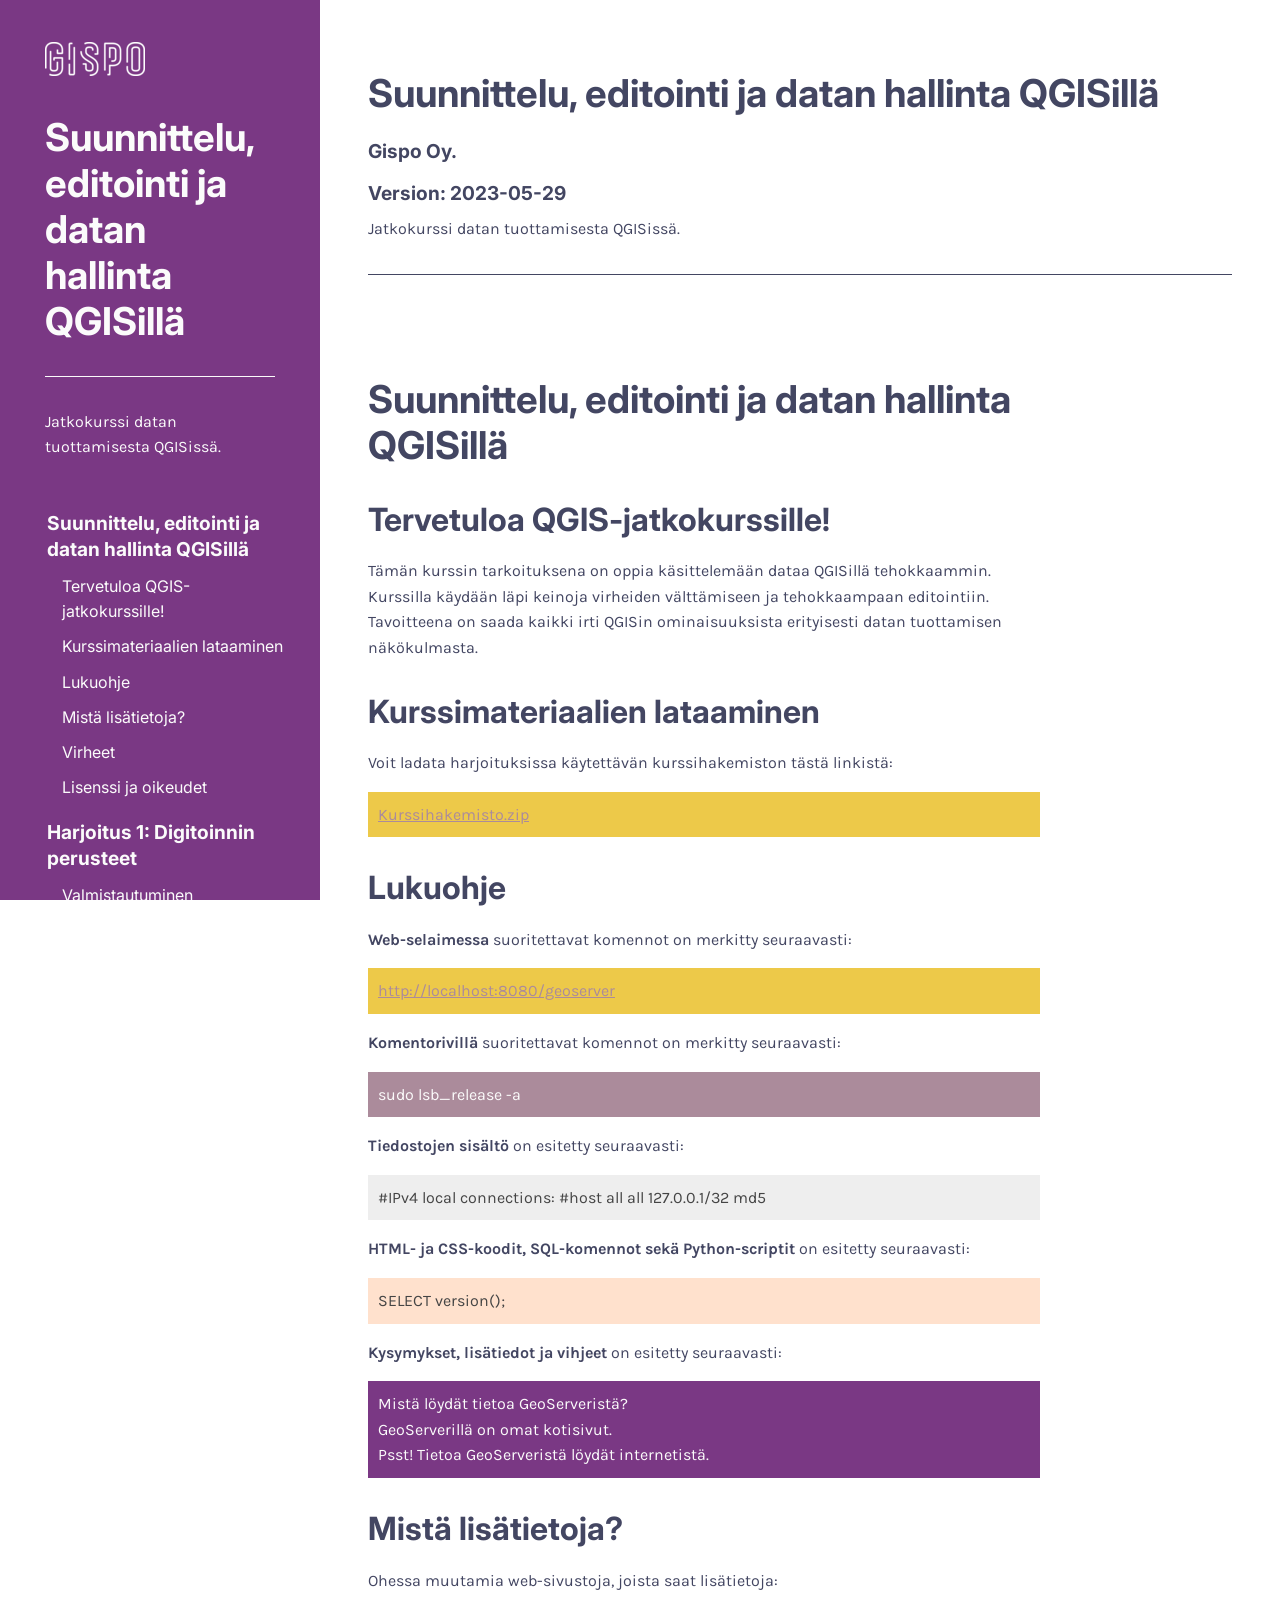
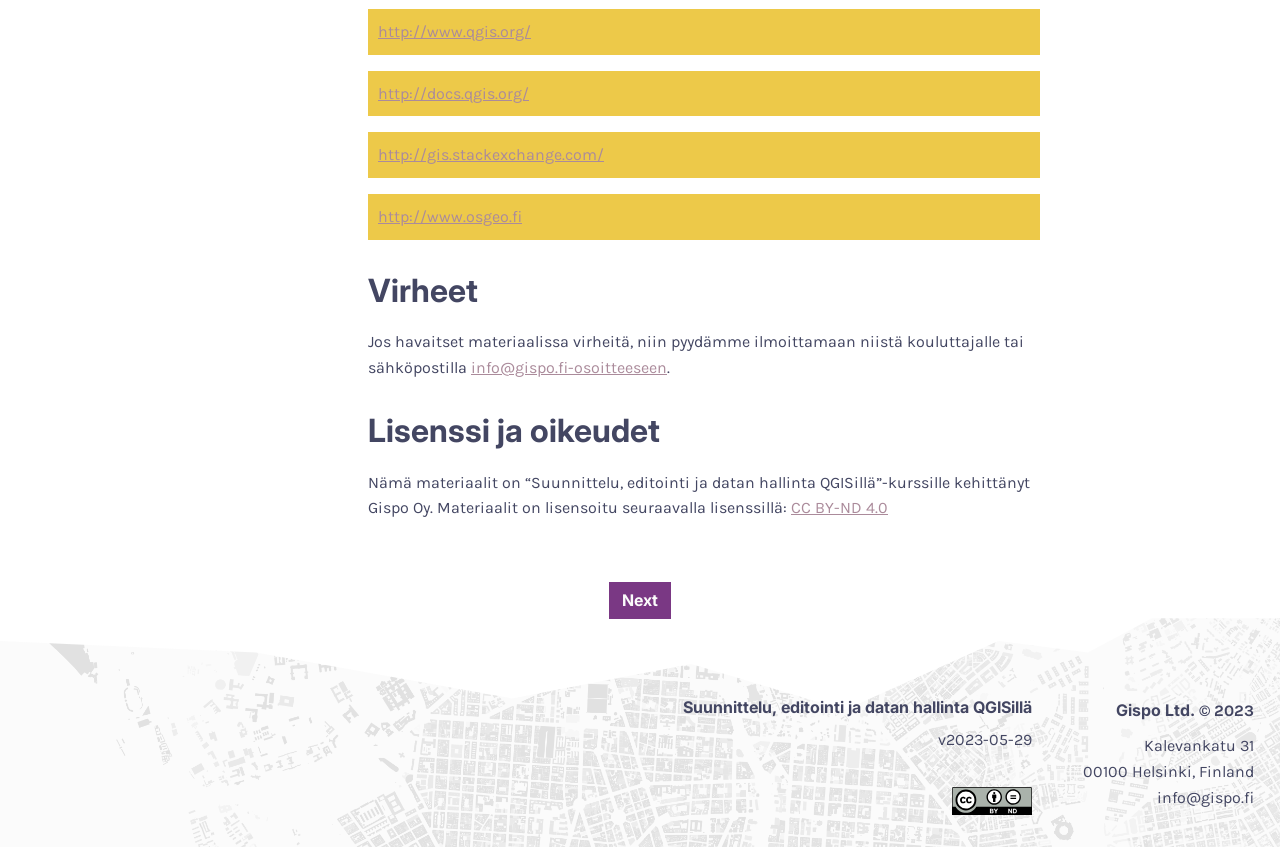
==== docs/index.html @ 2c2da1a1 "Harjoitus 3 uudistus, harjoitus 4 aineisto päivitys, harjoitus 5 Digitransit-API ohjeet lisätty" ====
<!DOCTYPE html>
<html lang="" xml:lang="">
<head>

<!-- Based on TemplateMo 553 Xtra Blog: https://templatemo.com/tm-553-xtra-blog -->

<meta charset="utf-8" />
<meta name="generator" content="pandoc" />
<meta name="viewport" content="width=device-width, initial-scale=1" />
<meta property="og:title" content="Suunnittelu, editointi ja datan hallinta QGISillä" />
<meta property="og:type" content="book" />





<meta name="author" content="Gispo Oy." />

<meta name="date" content="2023-05-29" />


<meta name="description" content="Suunnittelu, editointi ja datan hallinta QGISillä">

<title>Suunnittelu, editointi ja datan hallinta QGISillä</title>

<script src="libs/header-attrs-2.11/header-attrs.js"></script>
<script src="libs/accessible-code-block-0.0.1/empty-anchor.js"></script>



<link rel="stylesheet" href="custom.css" type="text/css" />

<link href="css/bootstrap.min.css" rel="stylesheet">
<link href="css/hamburgers.css" rel="stylesheet">

</head>

<body>


<div class="main-content">
<!-- special comment to mark beginning of title section for bookdown -->
<!-- bookdown comments must be in this order: title, toc, body -->

<div class="main-content-wrapper">

<div class="row">
<div class="col-sm-12">
<header class="main-toc sidebar" id="sidebar">
<div class="sidebar-wrapper">

<button class="navbar-toggle hamburger hamburger--collapse" id="navbar-toggle"
type="button" onclick="navToggle()" aria-label="Toggle navigation">
<span class="hamburger-box"><span class="hamburger-inner"></span></span>
</button>

<div class="sidebar-title-wrapper">
<img alt="Logo" width="100" src="img/gispo_white_sm.png" class="sidebar-logo">
<div class="sidebar-title"><h1>Suunnittelu, editointi ja datan hallinta QGISillä</h1></div>
<div class="abstract-sidebar"><p>Jatkokurssi datan tuottamisesta QGISissä.</p></div>
</div>

<nav class="sidebar-nav">
<div id="TOC" class="toc">
<ul>
<li><a href="index.html#suunnittelu-editointi-ja-datan-hallinta-qgisillä"><span class="toc-section-number">1</span> Suunnittelu, editointi ja datan hallinta QGISillä</a>
<ul>
<li><a href="index.html#tervetuloa-qgis-jatkokurssille"><span class="toc-section-number">1.1</span> Tervetuloa QGIS-jatkokurssille!</a></li>
<li><a href="index.html#kurssimateriaalien-lataaminen"><span class="toc-section-number">1.2</span> Kurssimateriaalien lataaminen</a></li>
<li><a href="index.html#lukuohje"><span class="toc-section-number">1.3</span> Lukuohje</a></li>
<li><a href="index.html#mistä-lisätietoja"><span class="toc-section-number">1.4</span> Mistä lisätietoja?</a></li>
<li><a href="index.html#virheet"><span class="toc-section-number">1.5</span> Virheet</a></li>
<li><a href="index.html#lisenssi-ja-oikeudet"><span class="toc-section-number">1.6</span> Lisenssi ja oikeudet</a></li>
</ul></li>
<li><a href="2-harjoitus-1-digitoinnin-perusteet.html#harjoitus-1-digitoinnin-perusteet"><span class="toc-section-number">2</span> Harjoitus 1: Digitoinnin perusteet</a>
<ul>
<li><a href="2-harjoitus-1-digitoinnin-perusteet.html#valmistautuminen"><span class="toc-section-number">2.1</span> Valmistautuminen</a></li>
<li><a href="2-harjoitus-1-digitoinnin-perusteet.html#muokkauksen-yleisasetukset"><span class="toc-section-number">2.2</span> Muokkauksen yleisasetukset</a></li>
<li><a href="2-harjoitus-1-digitoinnin-perusteet.html#editoinnin-valmistelu"><span class="toc-section-number">2.3</span> Editoinnin valmistelu</a></li>
<li><a href="2-harjoitus-1-digitoinnin-perusteet.html#geopackagen-luonti"><span class="toc-section-number">2.4</span> GeoPackagen luonti</a></li>
<li><a href="2-harjoitus-1-digitoinnin-perusteet.html#aloita-geometrioiden-editointi"><span class="toc-section-number">2.5</span> Aloita geometrioiden editointi</a></li>
</ul></li>
<li><a href="3-harjoitus-2-edistyneet-digitointiominaisuudet.html#harjoitus-2-edistyneet-digitointiominaisuudet"><span class="toc-section-number">3</span> Harjoitus 2: Edistyneet digitointiominaisuudet</a>
<ul>
<li><a href="3-harjoitus-2-edistyneet-digitointiominaisuudet.html#valmistautuminen-1"><span class="toc-section-number">3.1</span> Valmistautuminen</a></li>
<li><a href="3-harjoitus-2-edistyneet-digitointiominaisuudet.html#kohteisiin-tarttuminen-snapping-ja-rakennustila-construction-mode"><span class="toc-section-number">3.2</span> Kohteisiin tarttuminen (snapping) ja rakennustila (construction mode)</a></li>
<li><a href="3-harjoitus-2-edistyneet-digitointiominaisuudet.html#rakentamistila"><span class="toc-section-number">3.3</span> Rakentamistila</a></li>
<li><a href="3-harjoitus-2-edistyneet-digitointiominaisuudet.html#rakennuksen-piirto-apuviivojen-avulla"><span class="toc-section-number">3.4</span> Rakennuksen piirto apuviivojen avulla</a>
<ul>
<li><a href="3-harjoitus-2-edistyneet-digitointiominaisuudet.html#sitten-vain-harjoittelemaan."><span class="toc-section-number">3.4.1</span> Sitten vain harjoittelemaan….</a></li>
</ul></li>
<li><a href="3-harjoitus-2-edistyneet-digitointiominaisuudet.html#suorakulmaisen-polygonin-piirtäminen"><span class="toc-section-number">3.5</span> Suorakulmaisen polygonin piirtäminen</a></li>
<li><a href="3-harjoitus-2-edistyneet-digitointiominaisuudet.html#tehtävä-rakennus-3540-m-tontin-rajan-suuntaisesti-etäisyys-rajaan-15-m"><span class="toc-section-number">3.6</span> Tehtävä: “Rakennus 35×40 m tontin rajan suuntaisesti, etäisyys rajaan 15 m”</a></li>
<li><a href="3-harjoitus-2-edistyneet-digitointiominaisuudet.html#case-rakennusala-tontille-polygonin-kopiointi-toiseksi-itseään-pienemmäksi"><span class="toc-section-number">3.7</span> Case rakennusala tontille: polygonin kopiointi toiseksi itseään pienemmäksi</a></li>
<li><a href="3-harjoitus-2-edistyneet-digitointiominaisuudet.html#lisätehtävä-lisää-rakennukset-tasolle-funktio-jolla-pinta-ala-tieto-päivittyy-automaattisesti"><span class="toc-section-number">3.8</span> Lisätehtävä: Lisää Rakennukset tasolle funktio, jolla pinta-ala tieto päivittyy automaattisesti</a></li>
<li><a href="3-harjoitus-2-edistyneet-digitointiominaisuudet.html#lopuksi"><span class="toc-section-number">3.9</span> Lopuksi</a></li>
</ul></li>
<li><a href="4-harjoitus-3-georeferointi.html#harjoitus-3-georeferointi"><span class="toc-section-number">4</span> Harjoitus 3: Georeferointi</a>
<ul>
<li><a href="4-harjoitus-3-georeferointi.html#valmistautuminen-2"><span class="toc-section-number">4.1</span> Valmistautuminen</a>
<ul>
<li><a href="4-harjoitus-3-georeferointi.html#section"><span class="toc-section-number">4.1.1</span> </a></li>
</ul></li>
<li><a href="4-harjoitus-3-georeferointi.html#aineistojen-valmistelu---georeferoija-lisäosan-aktivointi"><span class="toc-section-number">4.2</span> Aineistojen valmistelu <strong>-</strong> Georeferoija lisäosan aktivointi</a></li>
<li><a href="4-harjoitus-3-georeferointi.html#georeferoija-lisäosan-toiminta"><span class="toc-section-number">4.3</span> Georeferoija-lisäosan toiminta</a></li>
<li><a href="4-harjoitus-3-georeferointi.html#panosta-vastinpisteisiin"><span class="toc-section-number">4.4</span> Panosta vastinpisteisiin</a></li>
<li><a href="4-harjoitus-3-georeferointi.html#vastinpisteiden-tarkastelu-ja-varsinainen-georeferointi"><span class="toc-section-number">4.5</span> Vastinpisteiden tarkastelu ja varsinainen georeferointi</a></li>
</ul></li>
<li><a href="5-harjoitus-4-topologia-ja-geometria.html#harjoitus-4-topologia-ja-geometria"><span class="toc-section-number">5</span> Harjoitus 4: Topologia ja geometria</a>
<ul>
<li><a href="5-harjoitus-4-topologia-ja-geometria.html#valmistautuminen-3"><span class="toc-section-number">5.1</span> Valmistautuminen</a></li>
<li><a href="5-harjoitus-4-topologia-ja-geometria.html#virheellisen-aineiston-tuonti-qgisiin"><span class="toc-section-number">5.2</span> Virheellisen aineiston tuonti QGISiin</a></li>
<li><a href="5-harjoitus-4-topologia-ja-geometria.html#tarkista-kelpoisuus-check-validity"><span class="toc-section-number">5.3</span> Tarkista kelpoisuus (Check validity)</a></li>
<li><a href="5-harjoitus-4-topologia-ja-geometria.html#topologian-tarkastaja-topology-checker"><span class="toc-section-number">5.4</span> Topologian tarkastaja (Topology checker)</a></li>
<li><a href="5-harjoitus-4-topologia-ja-geometria.html#tarkista-geometriat-geometry-checker"><span class="toc-section-number">5.5</span> Tarkista geometriat (Geometry checker)</a></li>
<li><a href="5-harjoitus-4-topologia-ja-geometria.html#geometrian-ja-topologian-validointi-tasoa-muokattaessa"><span class="toc-section-number">5.6</span> Geometrian ja topologian validointi tasoa muokattaessa</a></li>
</ul></li>
<li><a href="6-harjoitus-5-geokoodaus.html#harjoitus-5-geokoodaus"><span class="toc-section-number">6</span> Harjoitus 5: Geokoodaus</a>
<ul>
<li><a href="6-harjoitus-5-geokoodaus.html#valmistautuminen-4"><span class="toc-section-number">6.1</span> Valmistautuminen</a></li>
<li><a href="6-harjoitus-5-geokoodaus.html#geocoding--lisäosa"><span class="toc-section-number">6.2</span> GeoCoding -lisäosa</a></li>
<li><a href="6-harjoitus-5-geokoodaus.html#digitransit.fi-geocoder"><span class="toc-section-number">6.3</span> DigiTransit.fi Geocoder</a>
<ul>
<li><a href="6-harjoitus-5-geokoodaus.html#digitransit.fi---alkuvalmistelut"><span class="toc-section-number">6.3.1</span> DigiTransit.fi - alkuvalmistelut</a></li>
<li><a href="6-harjoitus-5-geokoodaus.html#digitransit.fi---geocoder-aktivointi"><span class="toc-section-number">6.3.2</span> DigiTransit.fi - Geocoder aktivointi</a></li>
</ul></li>
</ul></li>
</ul>
</div>
</nav>
</div>
</header>
</div>
</div>
<div class="row">
<div class="col-sm-12">
<!-- This title section is only rendered to index.html -->
<div id="title-container">

<h1 id="title-header">Suunnittelu, editointi ja datan hallinta QGISillä</h1>

<h4 class="author">Gispo Oy.</h4>

<h4 id="build-date">Version: 2023-05-29</h4>

<div class="abstract"><p>Jatkokurssi datan tuottamisesta QGISissä.</p></div>

</div>
<div id="suunnittelu-editointi-ja-datan-hallinta-qgisillä" class="section level1" number="1">
<h1><span class="header-section-number">1</span> Suunnittelu, editointi ja datan hallinta QGISillä</h1>
<div id="tervetuloa-qgis-jatkokurssille" class="section level2" number="1.1">
<h2><span class="header-section-number">1.1</span> Tervetuloa QGIS-jatkokurssille!</h2>
<p>Tämän kurssin tarkoituksena on oppia käsittelemään dataa QGISillä tehokkaammin.
Kurssilla käydään läpi keinoja virheiden välttämiseen ja tehokkaampaan editointiin.
Tavoitteena on saada kaikki irti QGISin ominaisuuksista erityisesti datan tuottamisen näkökulmasta.</p>
</div>
<div id="kurssimateriaalien-lataaminen" class="section level2" number="1.2">
<h2><span class="header-section-number">1.2</span> Kurssimateriaalien lataaminen</h2>
<p>Voit ladata harjoituksissa käytettävän kurssihakemiston tästä linkistä:</p>
<div class="note-box">
<p><a href="https://drive.google.com/uc?export=download&amp;id=1Npfo-AS-rIJDdy9BS0agm63AolvbjfVC">Kurssihakemisto.zip</a></p>
</div>
</div>
<div id="lukuohje" class="section level2" number="1.3">
<h2><span class="header-section-number">1.3</span> Lukuohje</h2>
<p><strong>Web-selaimessa</strong> suoritettavat komennot on merkitty seuraavasti:</p>
<div class="note-box">
<p><a href="http://localhost:8080/geoserver" class="uri">http://localhost:8080/geoserver</a></p>
</div>
<p><strong>Komentorivillä</strong> suoritettavat komennot on merkitty seuraavasti:</p>
<div class="commandline-box">
<p>sudo lsb_release -a</p>
</div>
<p><strong>Tiedostojen sisältö</strong> on esitetty seuraavasti:</p>
<div class="file-content-box">
<p>#IPv4 local connections: #host all all 127.0.0.1/32 md5</p>
</div>
<p><strong>HTML- ja CSS-koodit, SQL-komennot sekä Python-scriptit</strong> on esitetty seuraavasti:</p>
<div class="code-box">
<p>SELECT version();</p>
</div>
<p><strong>Kysymykset, lisätiedot ja vihjeet</strong> on esitetty seuraavasti:</p>
<div class="hint-box">
<p>Mistä löydät tietoa GeoServeristä?</p>
<p>GeoServerillä on omat kotisivut.</p>
<p>Psst! Tietoa GeoServeristä löydät internetistä.</p>
</div>
</div>
<div id="mistä-lisätietoja" class="section level2" number="1.4">
<h2><span class="header-section-number">1.4</span> Mistä lisätietoja?</h2>
<p>Ohessa muutamia web-sivustoja, joista saat lisätietoja:</p>
<div class="note-box">
<p><a href="http://www.qgis.org/" class="uri">http://www.qgis.org/</a></p>
</div>
<div class="note-box">
<p><a href="http://docs.qgis.org/" class="uri">http://docs.qgis.org/</a></p>
</div>
<div class="note-box">
<p><a href="http://gis.stackexchange.com/" class="uri">http://gis.stackexchange.com/</a></p>
</div>
<div class="note-box">
<p><a href="http://www.osgeo.fi" class="uri">http://www.osgeo.fi</a></p>
</div>
</div>
<div id="virheet" class="section level2" number="1.5">
<h2><span class="header-section-number">1.5</span> Virheet</h2>
<p>Jos havaitset materiaalissa virheitä, niin pyydämme ilmoittamaan niistä kouluttajalle tai sähköpostilla <a href="mailto:info@gispo.fi-osoitteeseen" class="email">info@gispo.fi-osoitteeseen</a>.</p>
</div>
<div id="lisenssi-ja-oikeudet" class="section level2" number="1.6">
<h2><span class="header-section-number">1.6</span> Lisenssi ja oikeudet</h2>
<p>Nämä materiaalit on “Suunnittelu, editointi ja datan hallinta QGISillä”-kurssille kehittänyt Gispo Oy. Materiaalit on lisensoitu seuraavalla lisenssillä: <a href="https://creativecommons.org/licenses/by-nd/4.0/">CC BY-ND 4.0</a></p>

</div>
</div>
<p style="text-align: center;">
<a href="2-harjoitus-1-digitoinnin-perusteet.html"><button class="btn btn-default">Next</button></a>
</p>
</div>
</div>

<footer class="footer text-center">

<div class="footer-container text-center">

<div class="footer-info">
<h5 class="footer-title">Suunnittelu, editointi ja datan hallinta QGISillä</h5>
<span class="footer-version">v2023-05-29</span>
<div class="license"><img src="img/by-nd.svg" width="80px" alt="CC-BY-ND"></div>
</div>

<div class="footer-info">
<h5 class="footer-title footer-company">Gispo Ltd.
<span class="footer-copyright-year">© 2023</span></h5>
<span class="footer-contact-info">Kalevankatu 31
<br>00100 Helsinki, Finland
<br>info@gispo.fi
</span>
</div>

</div>
</div>
</footer>
</div>


<script src="js/nav-script.js"></script>

</body>
</html>
---- docs/custom.css ----
/* Import fonts */
@import url("https://fonts.googleapis.com/css2?family=Karla:wght@300;400;700&display=swap");
@import url("https://fonts.googleapis.com/css2?family=Inter:wght@300;400;700;800&display=swap");

/* Generics */
body { overflow-x: hidden; }

p, span, li {
    color: #434662;
    font-family: 'Karla', sans-serif;
    font-size: 1em !important;
    text-align: left;
    line-height: 1.6em !important;
}

a {
    color: #ab8b9b !important;
    text-decoration: underline !important;
    background-color: transparent;
}

a:hover {
    color: #f1c3bb !important;
    text-decoration: underline;
}

h1, h2, h3, h4, h5, h6 {
    font-family: 'Inter', sans-serif !important;
    font-weight: bold !important;
    color: #434662;
    line-height: 140%;
    margin-bottom: 0.6em !important;
    margin-top: 1em !important;
}

h1 { font-size: 240% !important; }

h2 { font-size: 200% !important; }

h3 { font-size: 160% !important; }

h4 { font-size: 120% !important; }

h5 { font-size: 100% !important; }

/* Sidebar and toc */

.sidebar {
    background-color: #7a3884;
    color: #fbfbfb;
    position: fixed;
    top: 0;
    left: 0;
    bottom: 0;
    z-index: 100;
    width: 20%;
    overflow-y: visible;
}

.sidebar-wrapper {
    padding: 5% 10%;
    width: 100%;
    height: 100%;
    overflow: scroll;
}

.sidebar-wrapper::-webkit-scrollbar {
    width: 0 !important;
    background: transparent !important;
}

.sidebar-title-wrapper {
    margin: 10% 5% 20% 5%;
}

.sidebar-title {
    text-align: left !important;
}

.sidebar-title h1 {
    color: #fbfbfb !important;
}

.sidebar-title:after {
    content: "";
    background: #fbfbfb;
    height: 0.01em;
    width: auto;
    display: block;
    margin-top: 2em;
    margin-bottom: 2em;
}

.sidebar-logo {
    display: block;
    margin-bottom: 1.8em;
}

.abstract-sidebar p {
    color: #fbfbfb;
    font-size: 90%;
}

.sidebar-nav {
    margin: 0;
}

.sidebar .navbar-toggle {
    display: none;
}

#TOC ul {
    position: relative;
    padding-inline-start: 6%;
}

#TOC li {
    list-style: none;
    padding-bottom: 0.6em;
}

#TOC > ul > li > a {
    height: auto;
    font-family: 'Inter', sans-serif;
    font-size: 120%;
    font-weight: bold;
    padding-bottom: 0.6em;
    text-decoration: none !important;
}

#TOC li > a {
    color: #fbfbfb !important;
    width: 100%;
    max-width: 300px;
    display: flex;
    align-items: flex-start;
    flex-direction: row;
    justify-content: flex-start;
    font-family: 'Inter', sans-serif;
    text-decoration: none !important;
}

#TOC li > a:hover { text-decoration: underline !important; }

.toc-section-number {
    color: inherit;
    padding-right: 0.4em;
    margin-bottom: 0.2em !important;
    display: none;
}

/* Main content */

.main-content {
    background-color: #fff;
    display: flex;
    position: relative;
    min-height: 100vh;
    height: auto;
    width: auto;
    justify-content: space-between;
    flex-direction: column;
    align-items: stretch;
}

.header-section-number {
    display: none;
}

.main-content-wrapper { padding-bottom: 15%; }

.level1 { /* wraps around main content */
    flex: 1 0 auto;
    justify-content: space-between;
    margin-left: 20%;
    padding: 2em 3em;
    max-width: 60%;
    height: auto;
}
.level1 img {
    max-width: 100%;
    padding: 1em 0;
}

.level1 .figure { padding: 1em 0; }

.level1 p, .level1 span { margin-bottom: 1rem !important; }

/* Title */

#title-container {
    text-align: left;
    margin-left: 20%;
    padding: 2em 3em;
}

#title-container:after {
    content: "";
    background: #434662;
    display: block;
    position: relative;
    height: 0.01em;
    width: auto;
    margin-top: 2em;
}

/* Buttons */

.btn {
    font-weight: bold !important;
    font-family: 'Inter', sans-serif;
    color: #fbfbfb !important;
    background-color: #7a3884 !important;
    border: none !important;
    margin: 0.8em 0.8em !important;
    padding: 0.4em 0.8em !important;
    border-radius: 0 !important;
    display:block
}

.btn:hover {
    color: #fbfbfb !important;
    text-decoration: none;
    background-color: #ab8b9b !important;
}

/* Footer */

.footer {
    display: flex;
    position: absolute;
    bottom: 0;
    width: 100%;
    height: auto;
    padding-top: 4em;
    padding-bottom: 2em;
    flex-shrink: 0;
    margin: 0;
    flex-direction: column;
    align-items: flex-end;
}

.footer:before {
    content: "";
    background-image: url(img/Gispo_tausta.png);
    background-repeat: no-repeat;
    background-size: cover;
    display: block;
    position: absolute;
    left: 0;
    top: 0;
    width: 100%;
    height: 100%;
    opacity: 0.4;
    z-index: 1;
    clip-path: polygon(0 10%, 20% 15%, 40% 35%, 54% 20%, 66% 40%, 78% 10%, 85% 15%, 90% 0%, 100% 0, 100% 100%, 0 100%);
}

.footer-container {
    display: flex;
    align-items: flex-start;
    justify-content: space-around;
    z-index: 2;
}

.footer-info {
    padding: 0 1.6em;
    text-align: right;
}

.footer-version { position: relative; }

.license { padding-top: 10%; }

.footer-contact {
    margin: 0 20px;
}
.footer-contact-info {
    display: block;
    text-align: right;
}

.footer-copyright-year { font-size: 0.5rem; }

/* Content boxes */

.hint-box {
    background: #7a3884;
    padding: 10px;
    border: none;
    margin-bottom: 1rem;
}

.hint-box p {
    color: #fbfbfb;
    margin: 0 !important;
}

.note-box {
    background: #edc949;
    padding: 10px;
    border: none;
    margin-bottom: 1rem;
}

.note-box p {
    color: #444444;
    margin: 0 !important;
}

.code-box {
    background: #ffe1cd;
    padding: 10px;
    border: none;
    margin-bottom: 1rem;
}

.code-box p {
    color: #444444;
    margin: 0 !important;
}

.file-content-box {
    background: #eeeeee;
    padding: 10px;
    border: none;
    margin-bottom: 1rem;
}

.file-content-box p {
    color: #444444;
    margin: 0 !important;
}

.commandline-box {
    background: #ab8b9b;
    padding: 10px;
    border: none;
    margin-bottom: 1rem;
}

.commandline-box p {
    color: #fbfbfb;
    margin: 0 !important;
}

/* Media queries */
@media (max-width: 1540px) {
    .sidebar { width: 320px; }
    .main-content-wrapper { padding-bottom: 200px; }
    #title-container { margin-left: 320px; }
    .level1 {
        margin-left: 320px;
        width: calc(100% - 320px);
    }
}

@media (max-width: 1199px) and (min-width: 992px) { .level1 { padding: 80px 40px 25px; } }

/* Hide sidebar */
@media (max-width: 991px) {
    .sidebar {
        width: 320px;
        left: -320px;
        transition: all 0.3s ease;
    }

    .sidebar.show { left: 0; }
    .sidebar-wrapper { padding: 15px; }

    .sidebar .navbar-toggle {
        display: inline-block;
        position: fixed;
        left: 20px;
        padding: 10px 15px;
        transition: all 0.3s ease;
        border-radius: 0;
        outline: none;
    }


    #title-container { margin-left: 0; }
    .level1 {
        margin-left: 0;
        padding: 50px 40px;
        width: 100%;
        max-width: none;
    }
    .footer { margin-left: 0; }
}

@media (max-width: 767px) {
    .level1 { padding: 60px 10px; }
}
---- docs/css/hamburgers.css ----
/*!
 * Hamburgers
 * @description Tasty CSS-animated hamburgers
 * @author Jonathan Suh @jonsuh
 * @site https://jonsuh.com/hamburgers
 * @link https://github.com/jonsuh/hamburgers
 */
.hamburger {
  padding: 15px 15px;
  display: inline-block;
  cursor: pointer;
  transition-property: opacity, filter;
  transition-duration: 0.15s;
  transition-timing-function: linear;
  font: inherit;
  color: inherit;
  text-transform: none;
  background-color: transparent;
  border: 0;
  margin: 0;
  overflow: visible; }
  .hamburger:hover {
    opacity: 0.7; }
  .hamburger.is-active:hover {
    opacity: 0.7; }
  .hamburger.is-active .hamburger-inner,
  .hamburger.is-active .hamburger-inner::before,
  .hamburger.is-active .hamburger-inner::after {
    background-color: #fbfbfb; }

.hamburger-box {
  width: 40px;
  height: 24px;
  display: inline-block;
  position: relative; }

.hamburger-inner {
  display: block;
  top: 50%;
  margin-top: -2px; }
  .hamburger-inner, .hamburger-inner::before, .hamburger-inner::after {
    width: 40px;
    height: 4px;
    background-color: #000;
    border-radius: 4px;
    position: absolute;
    transition-property: transform;
    transition-duration: 0.15s;
    transition-timing-function: ease; }
  .hamburger-inner::before, .hamburger-inner::after {
    content: "";
    display: block; }
  .hamburger-inner::before {
    top: -10px; }
  .hamburger-inner::after {
    bottom: -10px; }

/*
   * Arrow
   */
.hamburger--arrow.is-active .hamburger-inner::before {
  transform: translate3d(-8px, 0, 0) rotate(-45deg) scale(0.7, 1); }

.hamburger--arrow.is-active .hamburger-inner::after {
  transform: translate3d(-8px, 0, 0) rotate(45deg) scale(0.7, 1); }

/*
   * Collapse
   */
.hamburger--collapse .hamburger-inner {
  top: auto;
  bottom: 0;
  transition-duration: 0.13s;
  transition-delay: 0.13s;
  transition-timing-function: cubic-bezier(0.55, 0.055, 0.675, 0.19); }
  .hamburger--collapse .hamburger-inner::after {
    top: -20px;
    transition: top 0.2s 0.2s cubic-bezier(0.33333, 0.66667, 0.66667, 1), opacity 0.1s linear; }
  .hamburger--collapse .hamburger-inner::before {
    transition: top 0.12s 0.2s cubic-bezier(0.33333, 0.66667, 0.66667, 1), transform 0.13s cubic-bezier(0.55, 0.055, 0.675, 0.19); }

.hamburger--collapse.is-active .hamburger-inner {
  transform: translate3d(0, -10px, 0) rotate(-45deg);
  transition-delay: 0.22s;
  transition-timing-function: cubic-bezier(0.215, 0.61, 0.355, 1); }
  .hamburger--collapse.is-active .hamburger-inner::after {
    top: 0;
    opacity: 0;
    transition: top 0.2s cubic-bezier(0.33333, 0, 0.66667, 0.33333), opacity 0.1s 0.22s linear; }
  .hamburger--collapse.is-active .hamburger-inner::before {
    top: 0;
    transform: rotate(-90deg);
    transition: top 0.1s 0.16s cubic-bezier(0.33333, 0, 0.66667, 0.33333), transform 0.13s 0.25s cubic-bezier(0.215, 0.61, 0.355, 1); }
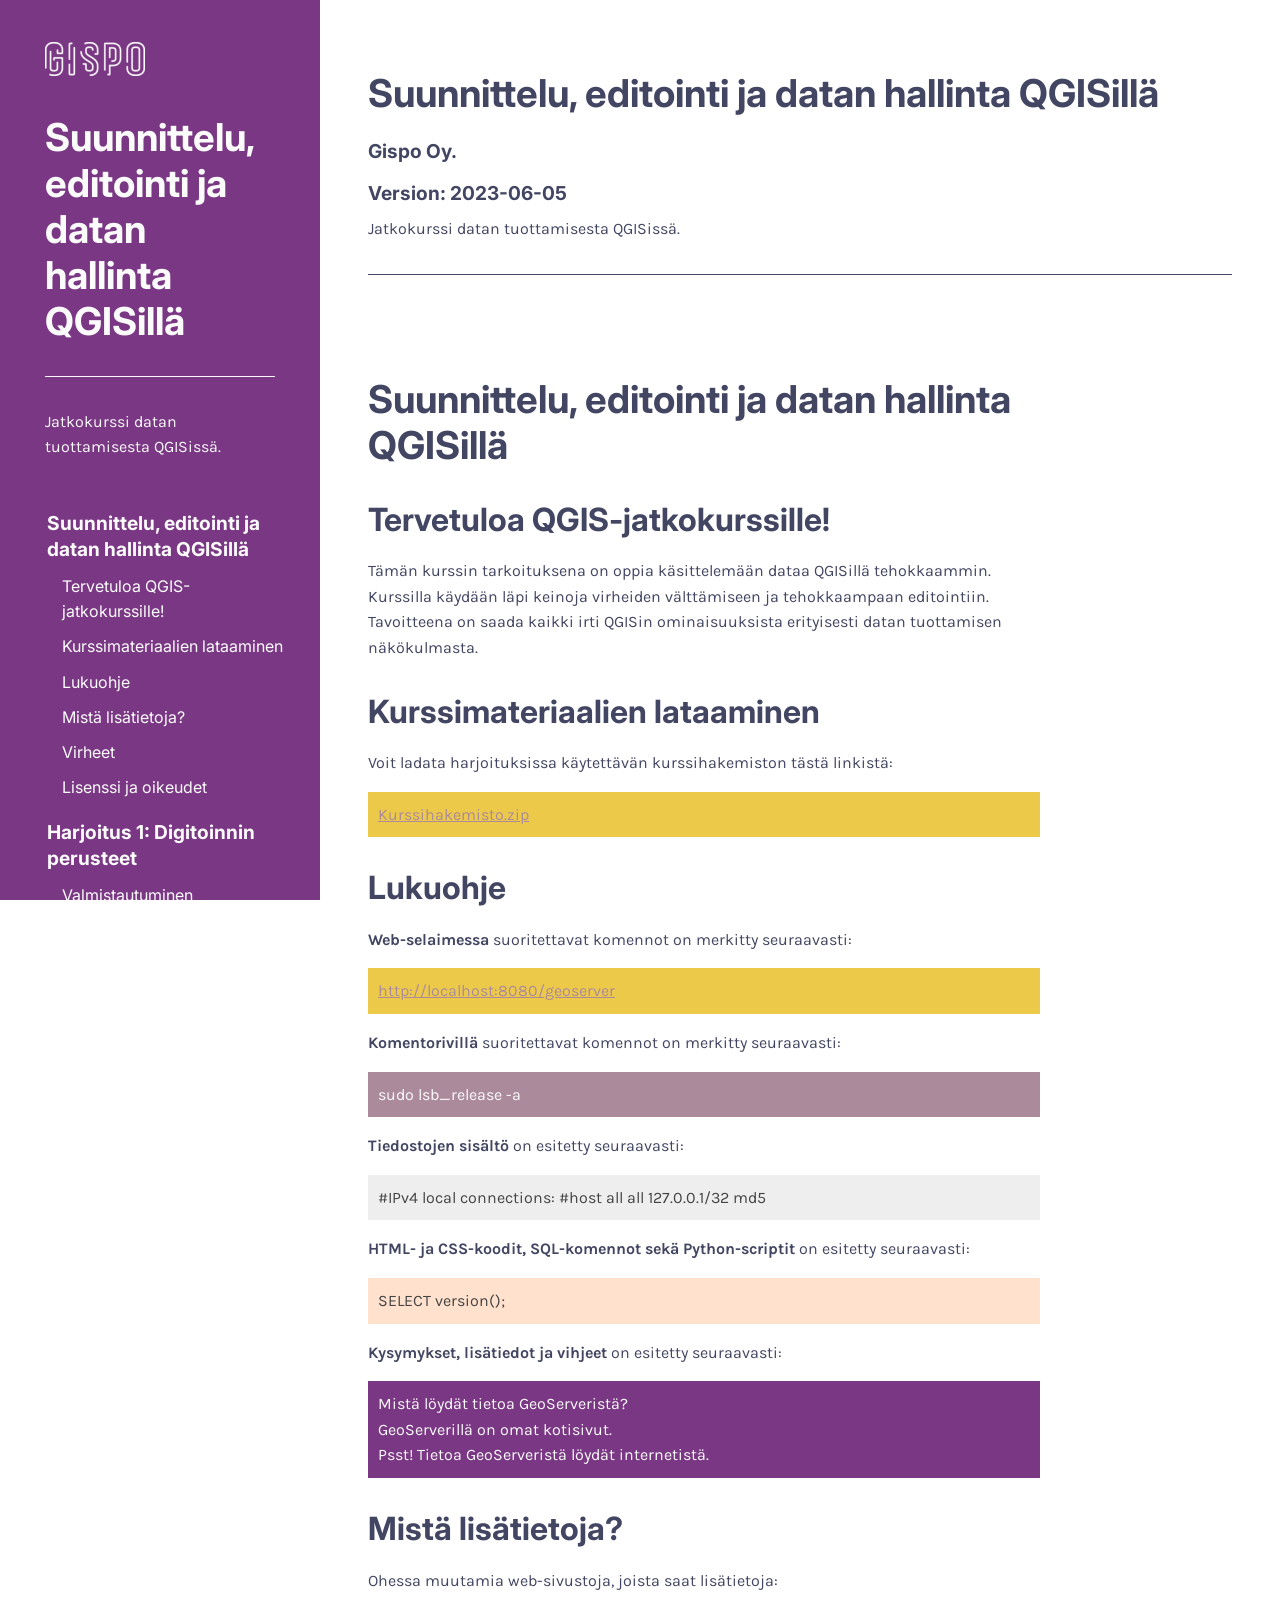
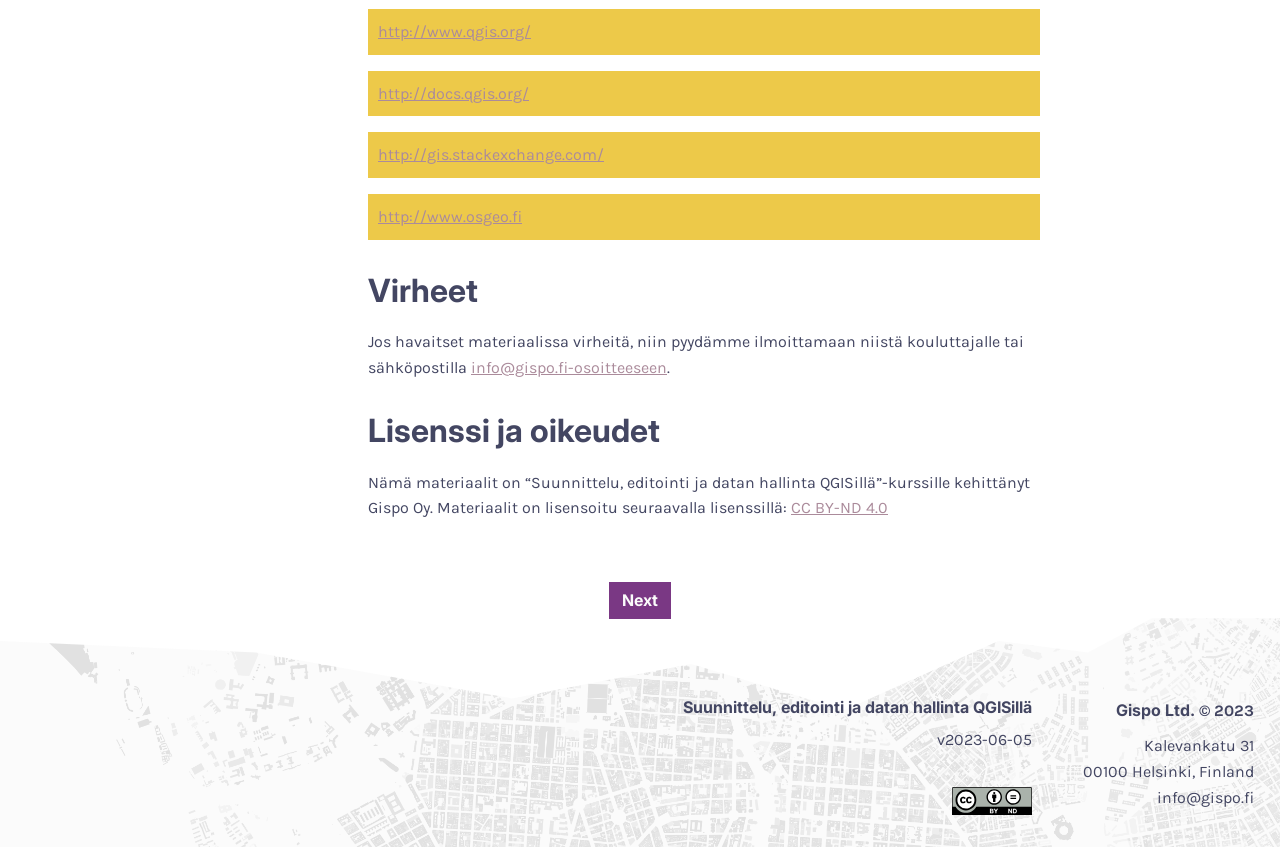
==== commit 9af07395: "Kurssihakemiston päivitys" ====
--- a/docs/index.html
+++ b/docs/index.html
@@ -16,7 +16,7 @@
 
 <meta name="author" content="Gispo Oy." />
 
-<meta name="date" content="2023-05-29" />
+<meta name="date" content="2023-06-05" />
 
 
 <meta name="description" content="Suunnittelu, editointi ja datan hallinta QGISillä">
@@ -141,7 +141,7 @@
 
 <h4 class="author">Gispo Oy.</h4>
 
-<h4 id="build-date">Version: 2023-05-29</h4>
+<h4 id="build-date">Version: 2023-06-05</h4>
 
 <div class="abstract"><p>Jatkokurssi datan tuottamisesta QGISissä.</p></div>
 
@@ -158,7 +158,7 @@
 <h2><span class="header-section-number">1.2</span> Kurssimateriaalien lataaminen</h2>
 <p>Voit ladata harjoituksissa käytettävän kurssihakemiston tästä linkistä:</p>
 <div class="note-box">
-<p><a href="https://drive.google.com/uc?export=download&amp;id=1Npfo-AS-rIJDdy9BS0agm63AolvbjfVC">Kurssihakemisto.zip</a></p>
+<p><a href="https://drive.google.com/uc?export=download&amp;id=1mn5UeGgBxYZ29qG0igVmKanzVpeNEaK5">Kurssihakemisto.zip</a></p>
 </div>
 </div>
 <div id="lukuohje" class="section level2" number="1.3">
@@ -224,7 +224,7 @@
 
 <div class="footer-info">
 <h5 class="footer-title">Suunnittelu, editointi ja datan hallinta QGISillä</h5>
-<span class="footer-version">v2023-05-29</span>
+<span class="footer-version">v2023-06-05</span>
 <div class="license"><img src="img/by-nd.svg" width="80px" alt="CC-BY-ND"></div>
 </div>
 
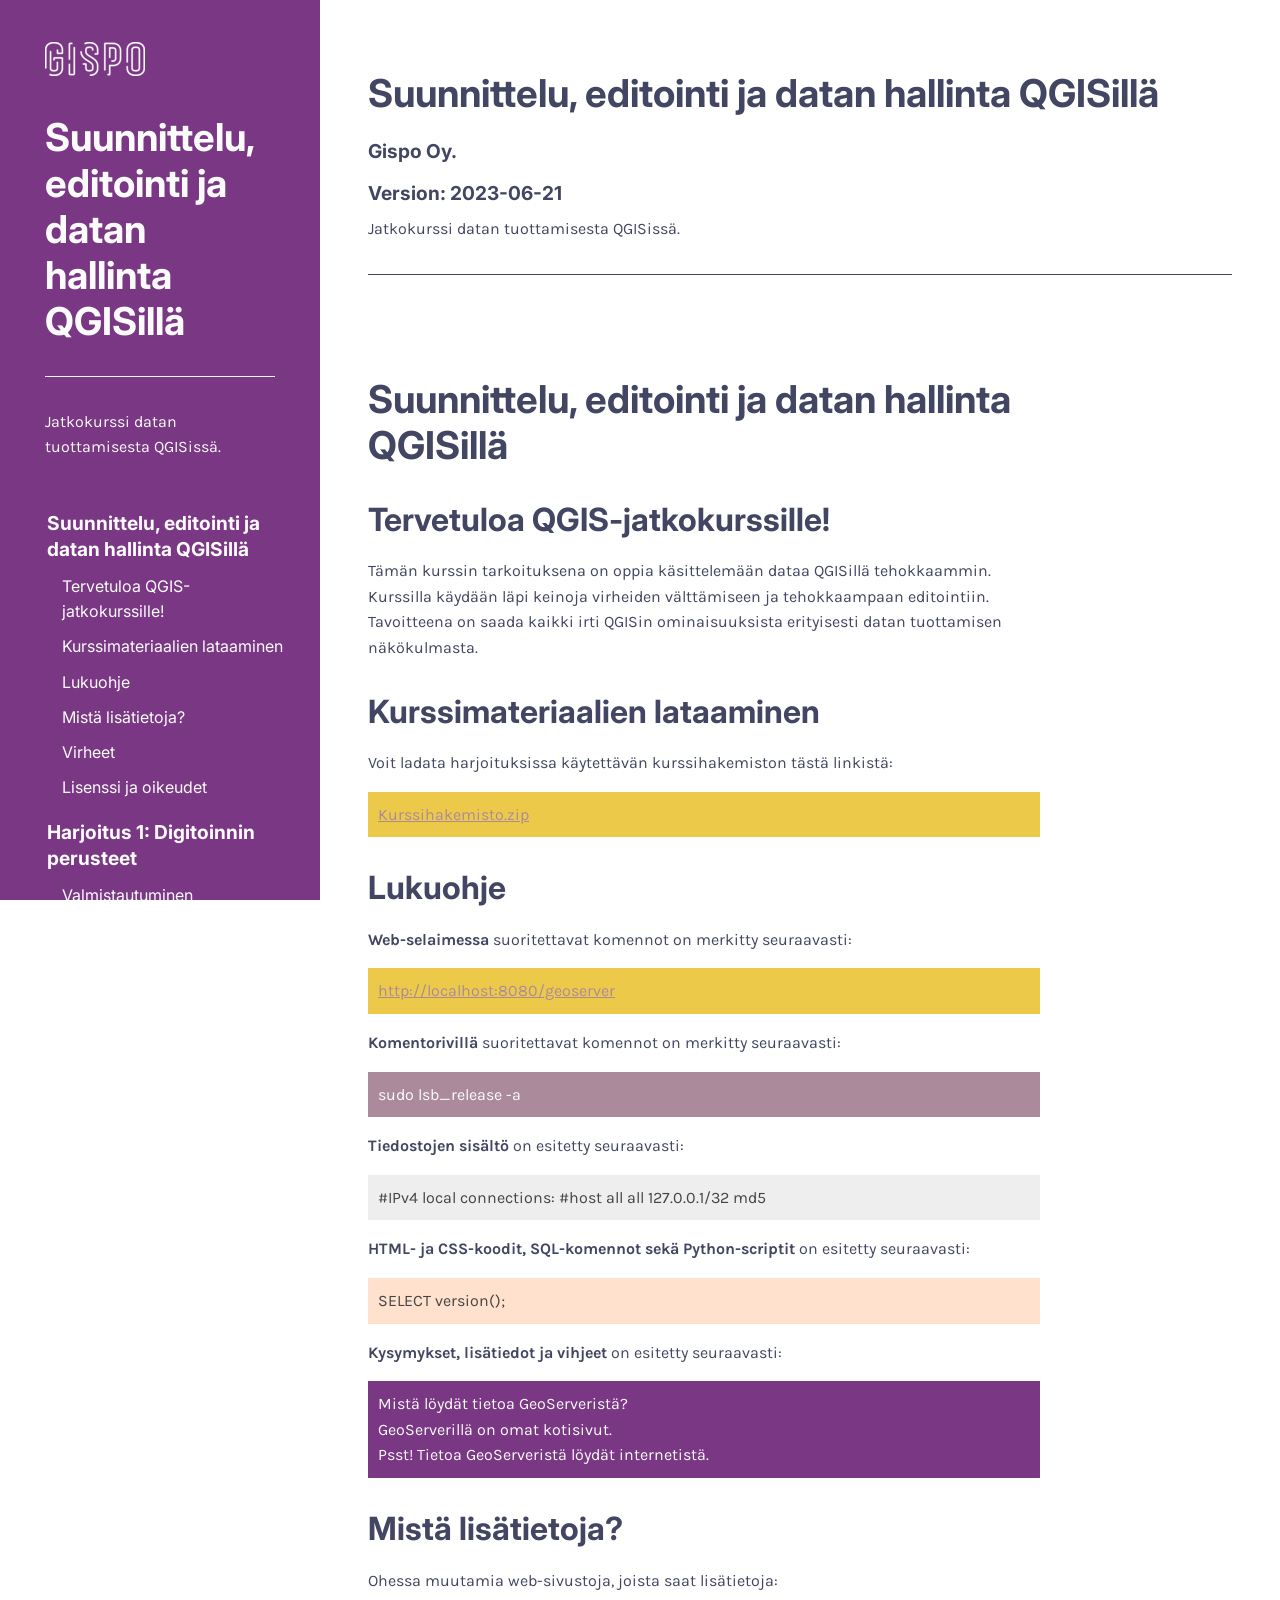
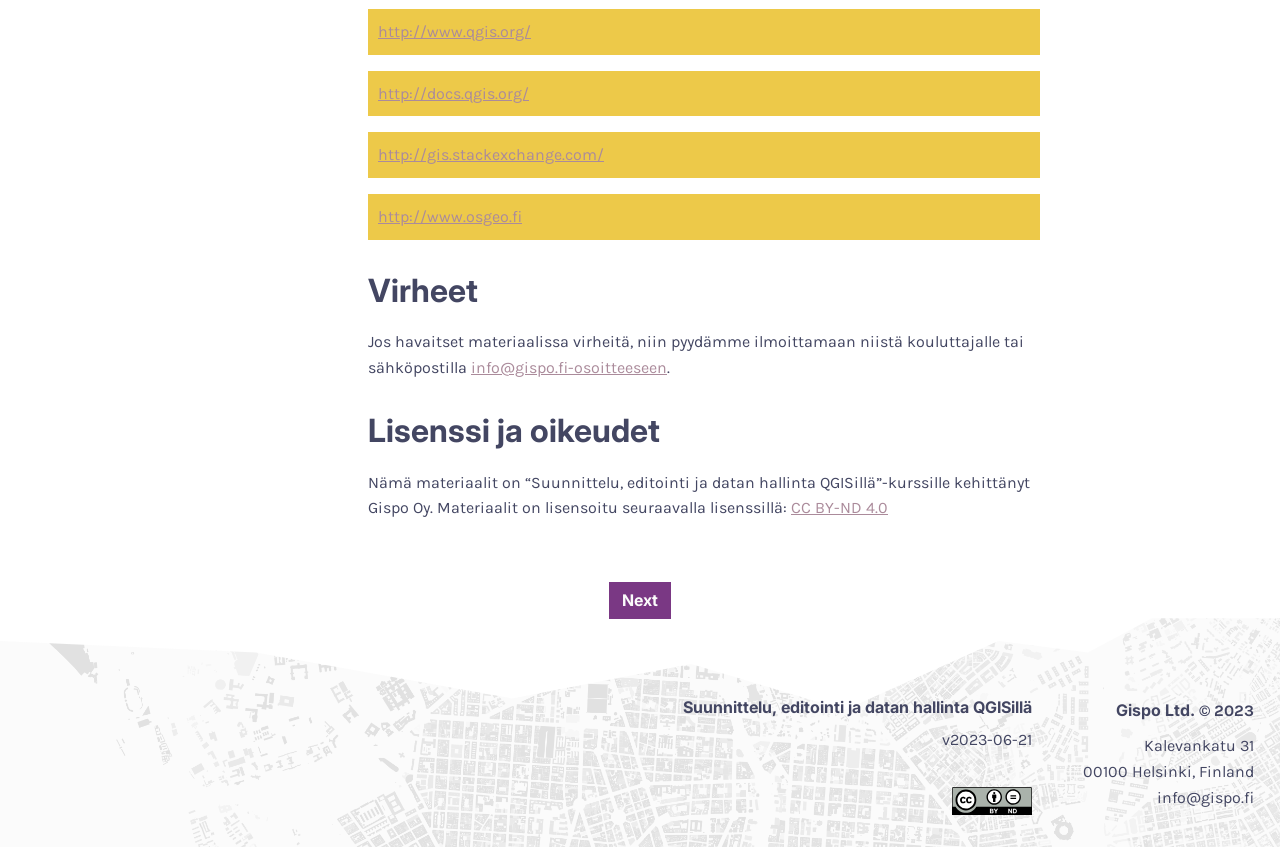
==== commit 2efaf761: "Automatic: Update docs" ====
--- a/docs/index.html
+++ b/docs/index.html
@@ -16,7 +16,7 @@
 
 <meta name="author" content="Gispo Oy." />
 
-<meta name="date" content="2023-06-05" />
+<meta name="date" content="2023-06-21" />
 
 
 <meta name="description" content="Suunnittelu, editointi ja datan hallinta QGISillä">
@@ -141,7 +141,7 @@
 
 <h4 class="author">Gispo Oy.</h4>
 
-<h4 id="build-date">Version: 2023-06-05</h4>
+<h4 id="build-date">Version: 2023-06-21</h4>
 
 <div class="abstract"><p>Jatkokurssi datan tuottamisesta QGISissä.</p></div>
 
@@ -224,7 +224,7 @@
 
 <div class="footer-info">
 <h5 class="footer-title">Suunnittelu, editointi ja datan hallinta QGISillä</h5>
-<span class="footer-version">v2023-06-05</span>
+<span class="footer-version">v2023-06-21</span>
 <div class="license"><img src="img/by-nd.svg" width="80px" alt="CC-BY-ND"></div>
 </div>
 
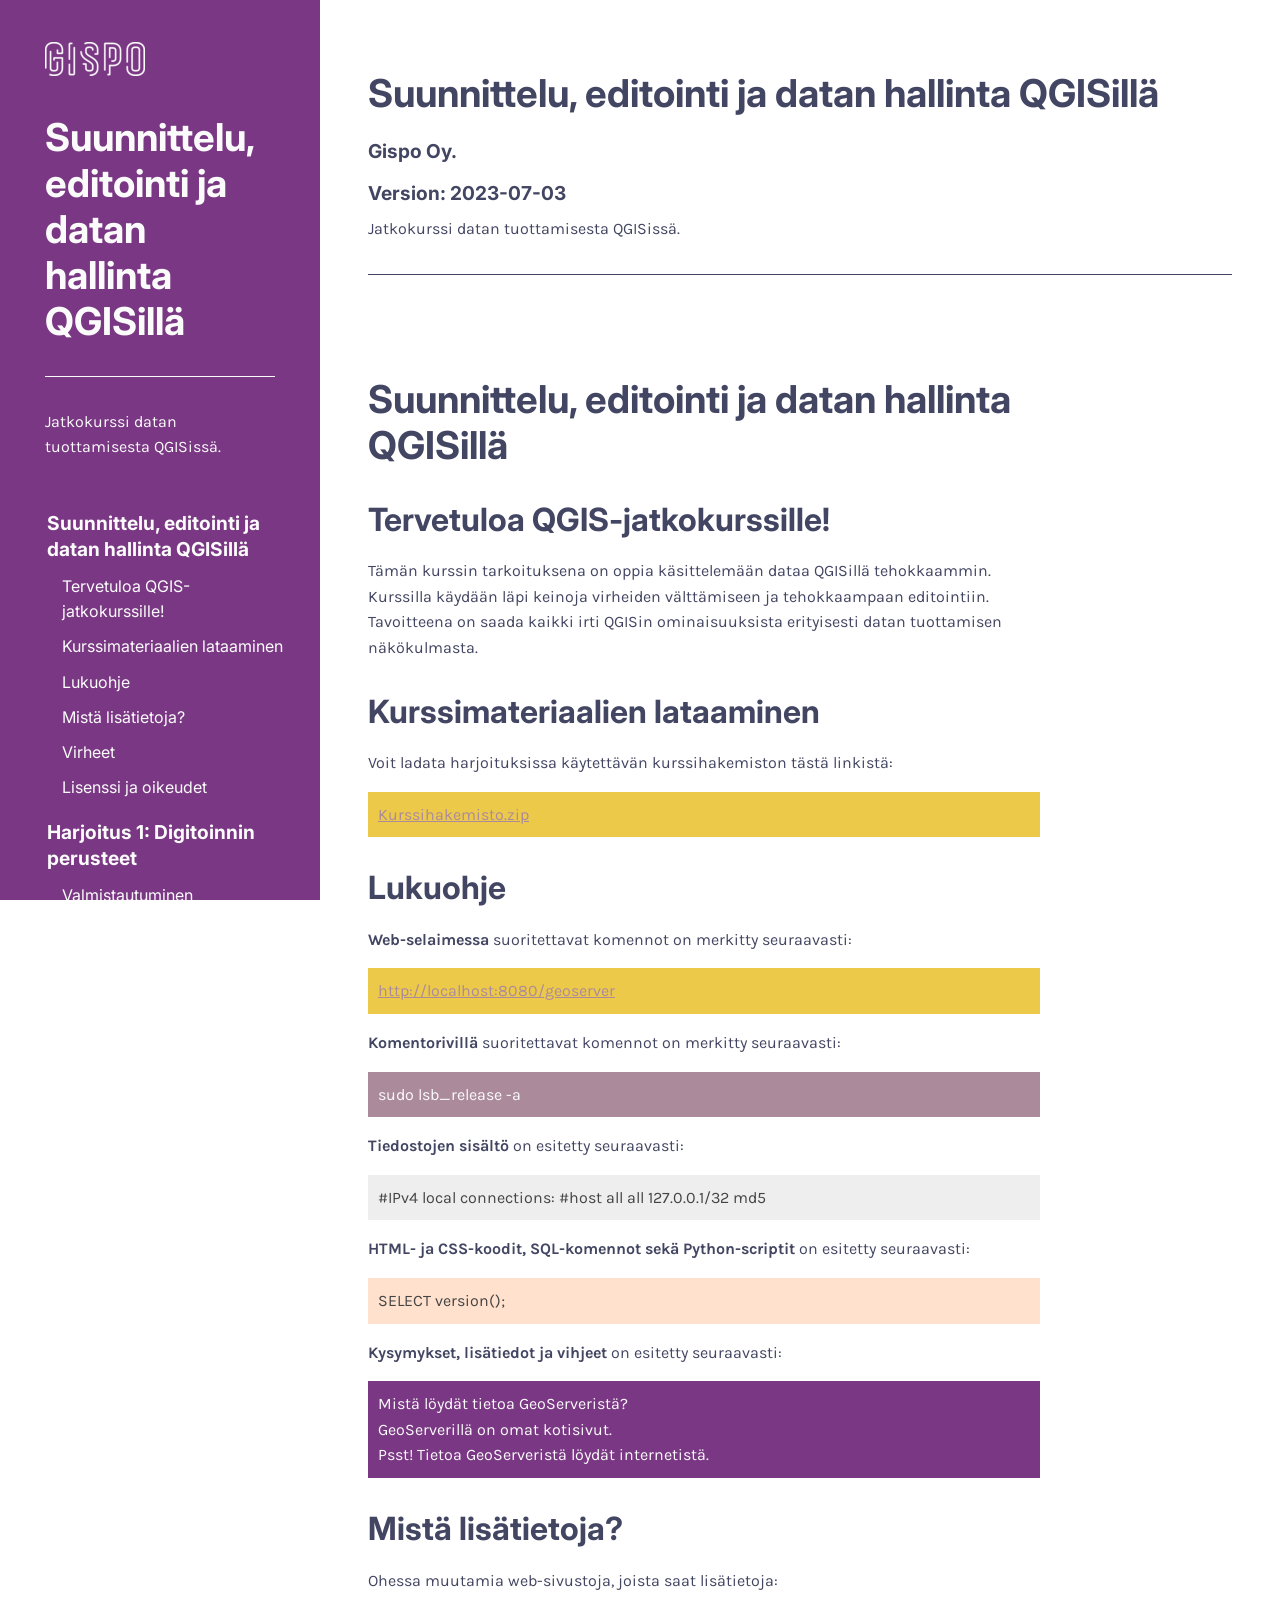
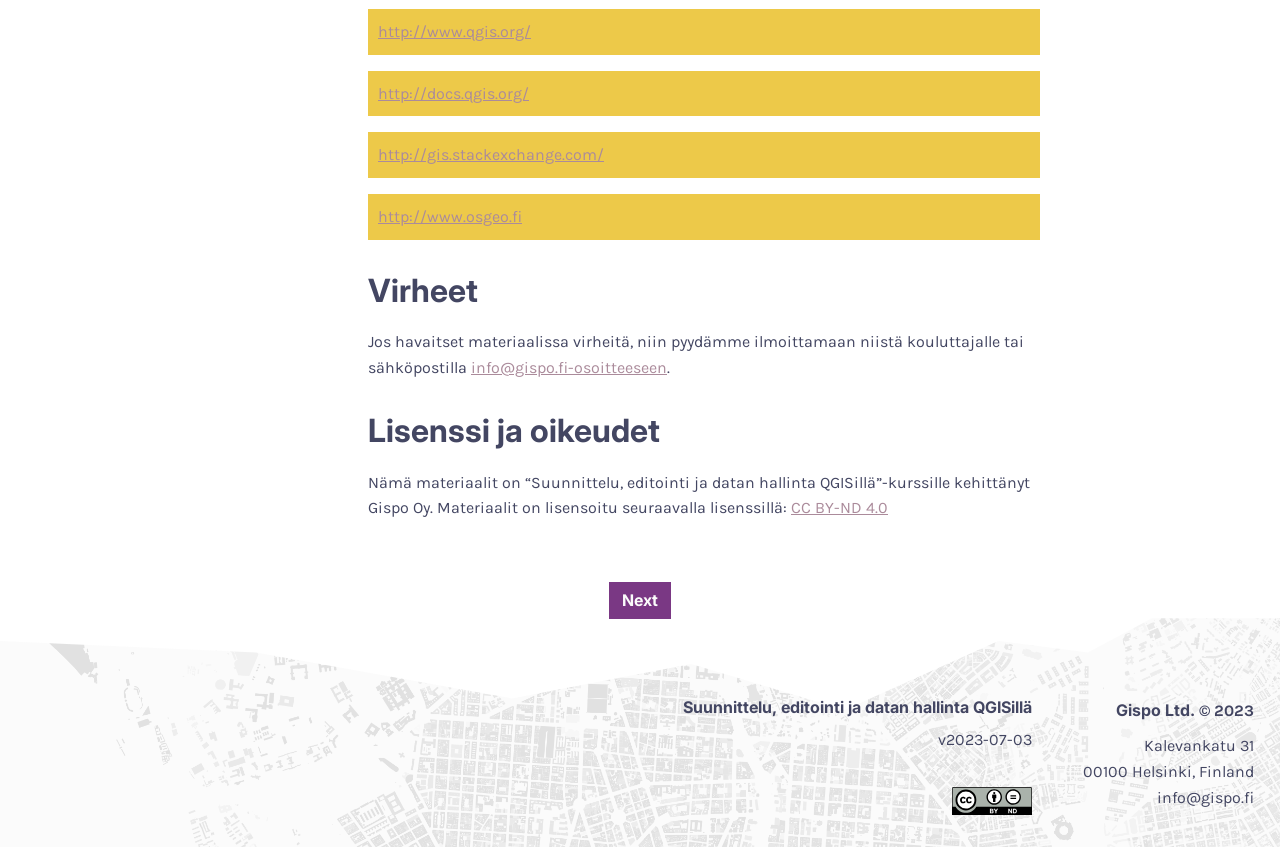
==== commit 7e68fd3c: "Automatic: Update docs" ====
--- a/docs/index.html
+++ b/docs/index.html
@@ -16,15 +16,13 @@
 
 <meta name="author" content="Gispo Oy." />
 
-<meta name="date" content="2023-06-21" />
+<meta name="date" content="2023-07-03" />
 
 
 <meta name="description" content="Suunnittelu, editointi ja datan hallinta QGISillä">
 
 <title>Suunnittelu, editointi ja datan hallinta QGISillä</title>
 
-<script src="libs/header-attrs-2.11/header-attrs.js"></script>
-<script src="libs/accessible-code-block-0.0.1/empty-anchor.js"></script>
 
 
 
@@ -63,7 +61,7 @@
 <nav class="sidebar-nav">
 <div id="TOC" class="toc">
 <ul>
-<li><a href="index.html#suunnittelu-editointi-ja-datan-hallinta-qgisillä"><span class="toc-section-number">1</span> Suunnittelu, editointi ja datan hallinta QGISillä</a>
+<li class="has-sub"><a href="index.html#suunnittelu-editointi-ja-datan-hallinta-qgisillä"><span class="toc-section-number">1</span> Suunnittelu, editointi ja datan hallinta QGISillä</a>
 <ul>
 <li><a href="index.html#tervetuloa-qgis-jatkokurssille"><span class="toc-section-number">1.1</span> Tervetuloa QGIS-jatkokurssille!</a></li>
 <li><a href="index.html#kurssimateriaalien-lataaminen"><span class="toc-section-number">1.2</span> Kurssimateriaalien lataaminen</a></li>
@@ -72,7 +70,7 @@
 <li><a href="index.html#virheet"><span class="toc-section-number">1.5</span> Virheet</a></li>
 <li><a href="index.html#lisenssi-ja-oikeudet"><span class="toc-section-number">1.6</span> Lisenssi ja oikeudet</a></li>
 </ul></li>
-<li><a href="2-harjoitus-1-digitoinnin-perusteet.html#harjoitus-1-digitoinnin-perusteet"><span class="toc-section-number">2</span> Harjoitus 1: Digitoinnin perusteet</a>
+<li class="has-sub"><a href="2-harjoitus-1-digitoinnin-perusteet.html#harjoitus-1-digitoinnin-perusteet"><span class="toc-section-number">2</span> Harjoitus 1: Digitoinnin perusteet</a>
 <ul>
 <li><a href="2-harjoitus-1-digitoinnin-perusteet.html#valmistautuminen"><span class="toc-section-number">2.1</span> Valmistautuminen</a></li>
 <li><a href="2-harjoitus-1-digitoinnin-perusteet.html#muokkauksen-yleisasetukset"><span class="toc-section-number">2.2</span> Muokkauksen yleisasetukset</a></li>
@@ -80,12 +78,12 @@
 <li><a href="2-harjoitus-1-digitoinnin-perusteet.html#geopackagen-luonti"><span class="toc-section-number">2.4</span> GeoPackagen luonti</a></li>
 <li><a href="2-harjoitus-1-digitoinnin-perusteet.html#aloita-geometrioiden-editointi"><span class="toc-section-number">2.5</span> Aloita geometrioiden editointi</a></li>
 </ul></li>
-<li><a href="3-harjoitus-2-edistyneet-digitointiominaisuudet.html#harjoitus-2-edistyneet-digitointiominaisuudet"><span class="toc-section-number">3</span> Harjoitus 2: Edistyneet digitointiominaisuudet</a>
+<li class="has-sub"><a href="3-harjoitus-2-edistyneet-digitointiominaisuudet.html#harjoitus-2-edistyneet-digitointiominaisuudet"><span class="toc-section-number">3</span> Harjoitus 2: Edistyneet digitointiominaisuudet</a>
 <ul>
 <li><a href="3-harjoitus-2-edistyneet-digitointiominaisuudet.html#valmistautuminen-1"><span class="toc-section-number">3.1</span> Valmistautuminen</a></li>
 <li><a href="3-harjoitus-2-edistyneet-digitointiominaisuudet.html#kohteisiin-tarttuminen-snapping-ja-rakennustila-construction-mode"><span class="toc-section-number">3.2</span> Kohteisiin tarttuminen (snapping) ja rakennustila (construction mode)</a></li>
 <li><a href="3-harjoitus-2-edistyneet-digitointiominaisuudet.html#rakentamistila"><span class="toc-section-number">3.3</span> Rakentamistila</a></li>
-<li><a href="3-harjoitus-2-edistyneet-digitointiominaisuudet.html#rakennuksen-piirto-apuviivojen-avulla"><span class="toc-section-number">3.4</span> Rakennuksen piirto apuviivojen avulla</a>
+<li class="has-sub"><a href="3-harjoitus-2-edistyneet-digitointiominaisuudet.html#rakennuksen-piirto-apuviivojen-avulla"><span class="toc-section-number">3.4</span> Rakennuksen piirto apuviivojen avulla</a>
 <ul>
 <li><a href="3-harjoitus-2-edistyneet-digitointiominaisuudet.html#sitten-vain-harjoittelemaan."><span class="toc-section-number">3.4.1</span> Sitten vain harjoittelemaan….</a></li>
 </ul></li>
@@ -95,9 +93,9 @@
 <li><a href="3-harjoitus-2-edistyneet-digitointiominaisuudet.html#lisätehtävä-lisää-rakennukset-tasolle-funktio-jolla-pinta-ala-tieto-päivittyy-automaattisesti"><span class="toc-section-number">3.8</span> Lisätehtävä: Lisää Rakennukset tasolle funktio, jolla pinta-ala tieto päivittyy automaattisesti</a></li>
 <li><a href="3-harjoitus-2-edistyneet-digitointiominaisuudet.html#lopuksi"><span class="toc-section-number">3.9</span> Lopuksi</a></li>
 </ul></li>
-<li><a href="4-harjoitus-3-georeferointi.html#harjoitus-3-georeferointi"><span class="toc-section-number">4</span> Harjoitus 3: Georeferointi</a>
-<ul>
-<li><a href="4-harjoitus-3-georeferointi.html#valmistautuminen-2"><span class="toc-section-number">4.1</span> Valmistautuminen</a>
+<li class="has-sub"><a href="4-harjoitus-3-georeferointi.html#harjoitus-3-georeferointi"><span class="toc-section-number">4</span> Harjoitus 3: Georeferointi</a>
+<ul>
+<li class="has-sub"><a href="4-harjoitus-3-georeferointi.html#valmistautuminen-2"><span class="toc-section-number">4.1</span> Valmistautuminen</a>
 <ul>
 <li><a href="4-harjoitus-3-georeferointi.html#section"><span class="toc-section-number">4.1.1</span> </a></li>
 </ul></li>
@@ -106,7 +104,7 @@
 <li><a href="4-harjoitus-3-georeferointi.html#panosta-vastinpisteisiin"><span class="toc-section-number">4.4</span> Panosta vastinpisteisiin</a></li>
 <li><a href="4-harjoitus-3-georeferointi.html#vastinpisteiden-tarkastelu-ja-varsinainen-georeferointi"><span class="toc-section-number">4.5</span> Vastinpisteiden tarkastelu ja varsinainen georeferointi</a></li>
 </ul></li>
-<li><a href="5-harjoitus-4-topologia-ja-geometria.html#harjoitus-4-topologia-ja-geometria"><span class="toc-section-number">5</span> Harjoitus 4: Topologia ja geometria</a>
+<li class="has-sub"><a href="5-harjoitus-4-topologia-ja-geometria.html#harjoitus-4-topologia-ja-geometria"><span class="toc-section-number">5</span> Harjoitus 4: Topologia ja geometria</a>
 <ul>
 <li><a href="5-harjoitus-4-topologia-ja-geometria.html#valmistautuminen-3"><span class="toc-section-number">5.1</span> Valmistautuminen</a></li>
 <li><a href="5-harjoitus-4-topologia-ja-geometria.html#virheellisen-aineiston-tuonti-qgisiin"><span class="toc-section-number">5.2</span> Virheellisen aineiston tuonti QGISiin</a></li>
@@ -115,11 +113,11 @@
 <li><a href="5-harjoitus-4-topologia-ja-geometria.html#tarkista-geometriat-geometry-checker"><span class="toc-section-number">5.5</span> Tarkista geometriat (Geometry checker)</a></li>
 <li><a href="5-harjoitus-4-topologia-ja-geometria.html#geometrian-ja-topologian-validointi-tasoa-muokattaessa"><span class="toc-section-number">5.6</span> Geometrian ja topologian validointi tasoa muokattaessa</a></li>
 </ul></li>
-<li><a href="6-harjoitus-5-geokoodaus.html#harjoitus-5-geokoodaus"><span class="toc-section-number">6</span> Harjoitus 5: Geokoodaus</a>
+<li class="has-sub"><a href="6-harjoitus-5-geokoodaus.html#harjoitus-5-geokoodaus"><span class="toc-section-number">6</span> Harjoitus 5: Geokoodaus</a>
 <ul>
 <li><a href="6-harjoitus-5-geokoodaus.html#valmistautuminen-4"><span class="toc-section-number">6.1</span> Valmistautuminen</a></li>
 <li><a href="6-harjoitus-5-geokoodaus.html#geocoding--lisäosa"><span class="toc-section-number">6.2</span> GeoCoding -lisäosa</a></li>
-<li><a href="6-harjoitus-5-geokoodaus.html#digitransit.fi-geocoder"><span class="toc-section-number">6.3</span> DigiTransit.fi Geocoder</a>
+<li class="has-sub"><a href="6-harjoitus-5-geokoodaus.html#digitransit.fi-geocoder"><span class="toc-section-number">6.3</span> DigiTransit.fi Geocoder</a>
 <ul>
 <li><a href="6-harjoitus-5-geokoodaus.html#digitransit.fi---alkuvalmistelut"><span class="toc-section-number">6.3.1</span> DigiTransit.fi - alkuvalmistelut</a></li>
 <li><a href="6-harjoitus-5-geokoodaus.html#digitransit.fi---geocoder-aktivointi"><span class="toc-section-number">6.3.2</span> DigiTransit.fi - Geocoder aktivointi</a></li>
@@ -141,7 +139,7 @@
 
 <h4 class="author">Gispo Oy.</h4>
 
-<h4 id="build-date">Version: 2023-06-21</h4>
+<h4 id="build-date">Version: 2023-07-03</h4>
 
 <div class="abstract"><p>Jatkokurssi datan tuottamisesta QGISissä.</p></div>
 
@@ -224,7 +222,7 @@
 
 <div class="footer-info">
 <h5 class="footer-title">Suunnittelu, editointi ja datan hallinta QGISillä</h5>
-<span class="footer-version">v2023-06-21</span>
+<span class="footer-version">v2023-07-03</span>
 <div class="license"><img src="img/by-nd.svg" width="80px" alt="CC-BY-ND"></div>
 </div>
 
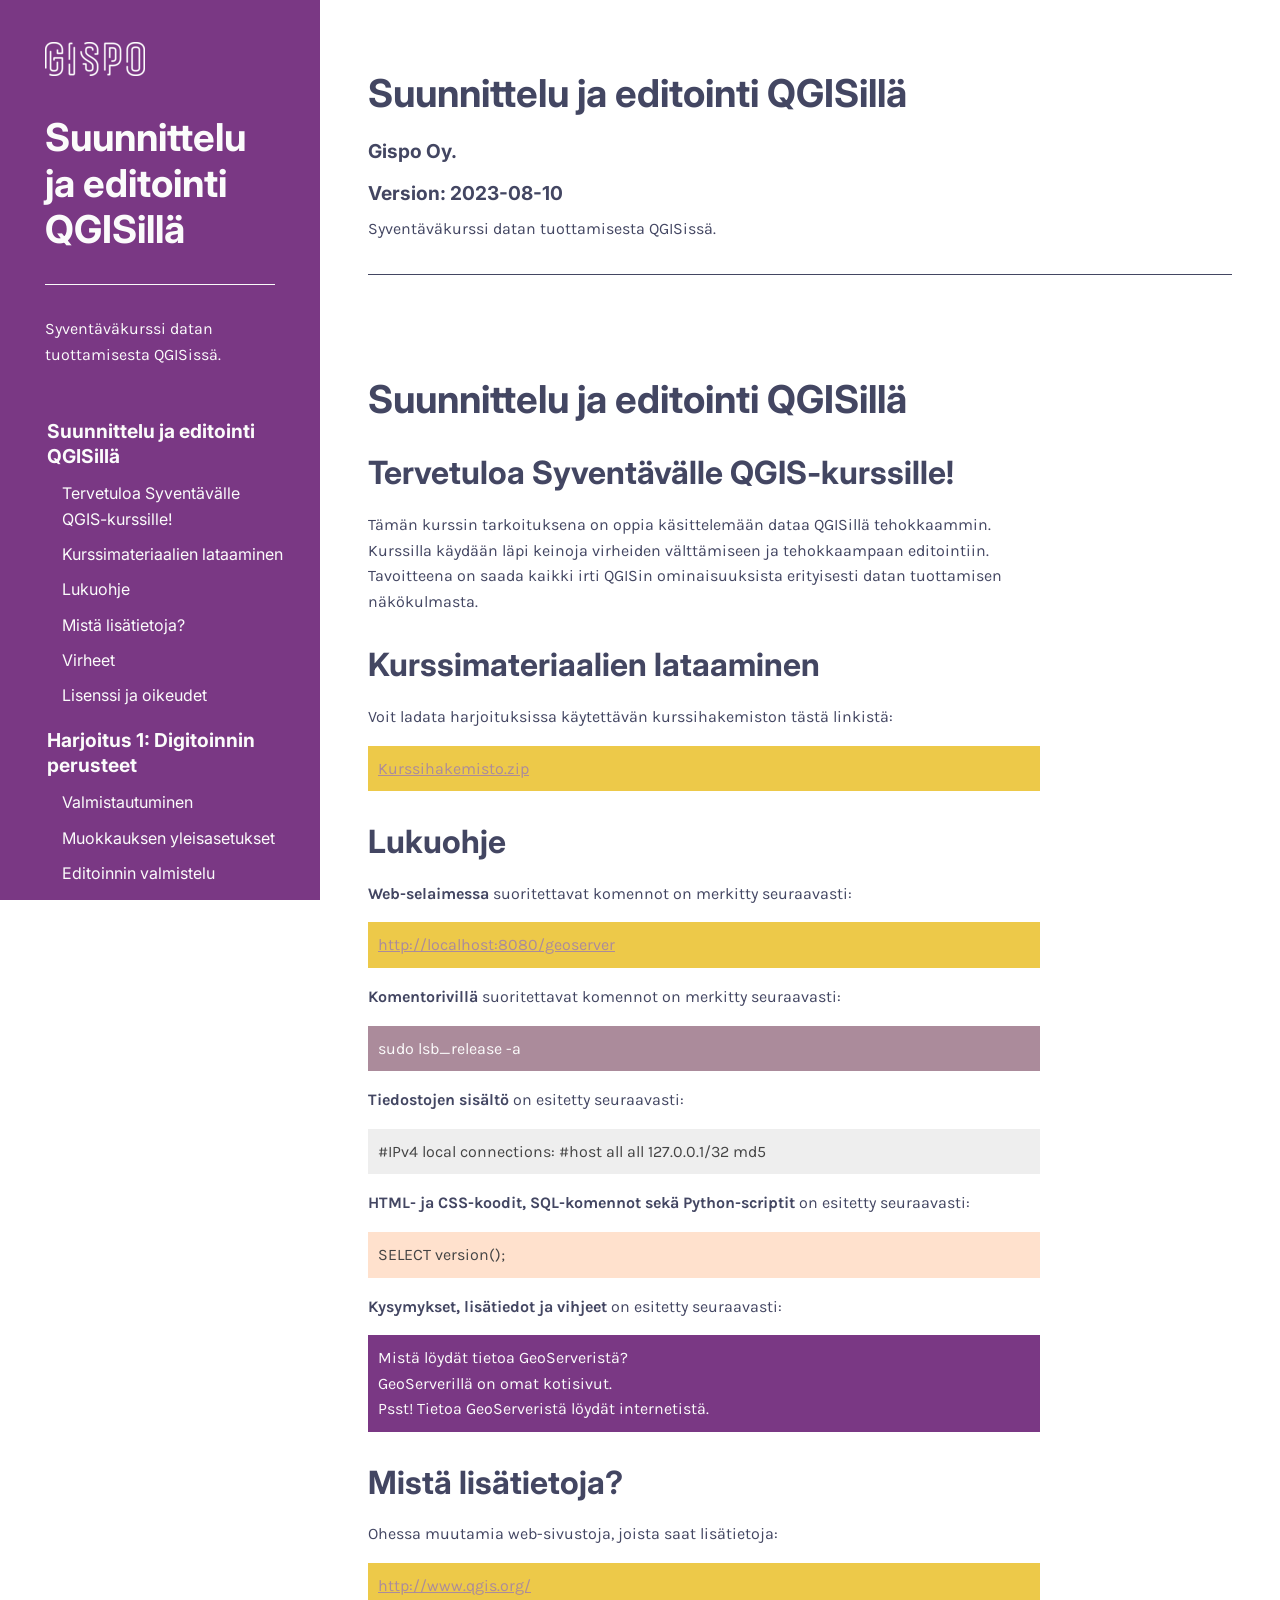
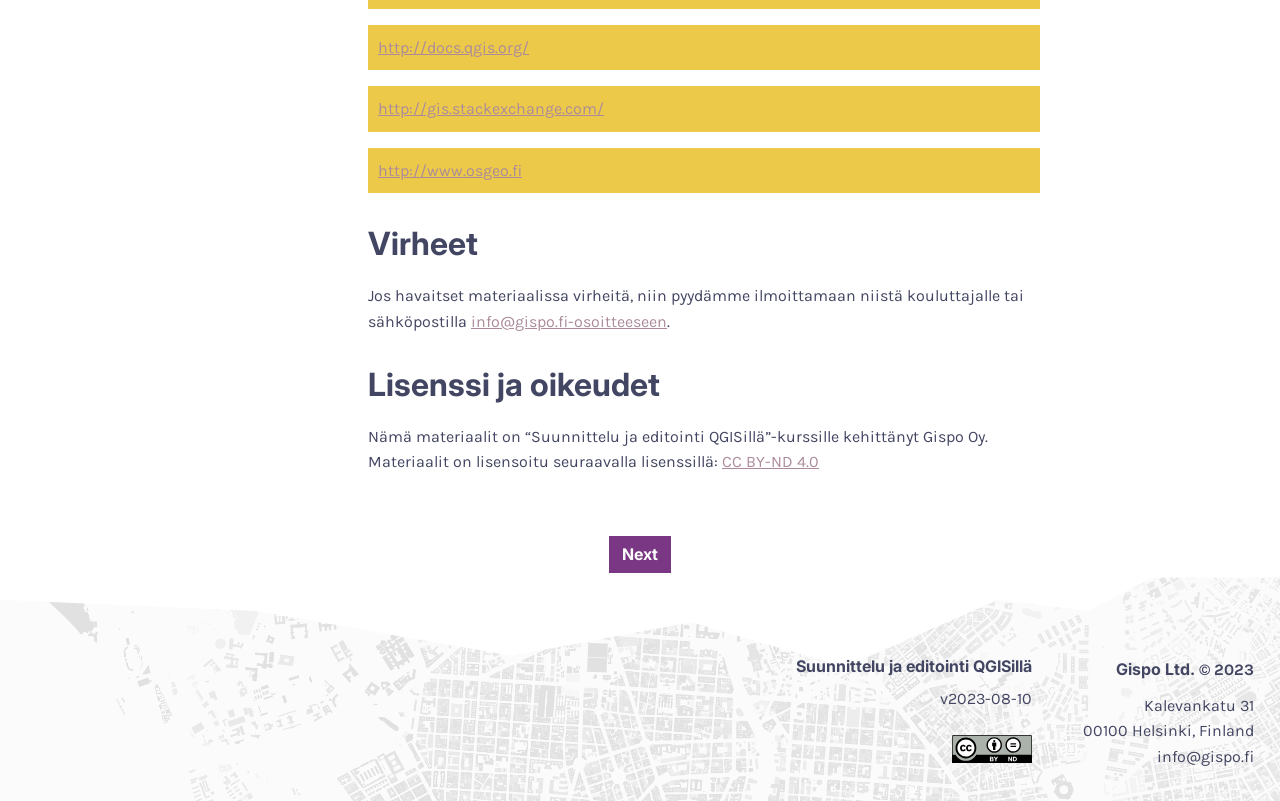
==== commit e1450810: "Automatic: Update docs" ====
--- a/docs/index.html
+++ b/docs/index.html
@@ -7,7 +7,7 @@
 <meta charset="utf-8" />
 <meta name="generator" content="pandoc" />
 <meta name="viewport" content="width=device-width, initial-scale=1" />
-<meta property="og:title" content="Suunnittelu, editointi ja datan hallinta QGISillä" />
+<meta property="og:title" content="Suunnittelu ja editointi QGISillä" />
 <meta property="og:type" content="book" />
 
 
@@ -16,12 +16,12 @@
 
 <meta name="author" content="Gispo Oy." />
 
-<meta name="date" content="2023-07-03" />
-
-
-<meta name="description" content="Suunnittelu, editointi ja datan hallinta QGISillä">
-
-<title>Suunnittelu, editointi ja datan hallinta QGISillä</title>
+<meta name="date" content="2023-08-10" />
+
+
+<meta name="description" content="Suunnittelu ja editointi QGISillä">
+
+<title>Suunnittelu ja editointi QGISillä</title>
 
 
 
@@ -54,16 +54,16 @@
 
 <div class="sidebar-title-wrapper">
 <img alt="Logo" width="100" src="img/gispo_white_sm.png" class="sidebar-logo">
-<div class="sidebar-title"><h1>Suunnittelu, editointi ja datan hallinta QGISillä</h1></div>
-<div class="abstract-sidebar"><p>Jatkokurssi datan tuottamisesta QGISissä.</p></div>
+<div class="sidebar-title"><h1>Suunnittelu ja editointi QGISillä</h1></div>
+<div class="abstract-sidebar"><p>Syventäväkurssi datan tuottamisesta QGISissä.</p></div>
 </div>
 
 <nav class="sidebar-nav">
 <div id="TOC" class="toc">
 <ul>
-<li class="has-sub"><a href="index.html#suunnittelu-editointi-ja-datan-hallinta-qgisillä"><span class="toc-section-number">1</span> Suunnittelu, editointi ja datan hallinta QGISillä</a>
-<ul>
-<li><a href="index.html#tervetuloa-qgis-jatkokurssille"><span class="toc-section-number">1.1</span> Tervetuloa QGIS-jatkokurssille!</a></li>
+<li class="has-sub"><a href="index.html#suunnittelu-ja-editointi-qgisillä"><span class="toc-section-number">1</span> Suunnittelu ja editointi QGISillä</a>
+<ul>
+<li><a href="index.html#tervetuloa-syventävälle-qgis-kurssille"><span class="toc-section-number">1.1</span> Tervetuloa Syventävälle QGIS-kurssille!</a></li>
 <li><a href="index.html#kurssimateriaalien-lataaminen"><span class="toc-section-number">1.2</span> Kurssimateriaalien lataaminen</a></li>
 <li><a href="index.html#lukuohje"><span class="toc-section-number">1.3</span> Lukuohje</a></li>
 <li><a href="index.html#mistä-lisätietoja"><span class="toc-section-number">1.4</span> Mistä lisätietoja?</a></li>
@@ -135,19 +135,19 @@
 <!-- This title section is only rendered to index.html -->
 <div id="title-container">
 
-<h1 id="title-header">Suunnittelu, editointi ja datan hallinta QGISillä</h1>
+<h1 id="title-header">Suunnittelu ja editointi QGISillä</h1>
 
 <h4 class="author">Gispo Oy.</h4>
 
-<h4 id="build-date">Version: 2023-07-03</h4>
-
-<div class="abstract"><p>Jatkokurssi datan tuottamisesta QGISissä.</p></div>
-
-</div>
-<div id="suunnittelu-editointi-ja-datan-hallinta-qgisillä" class="section level1" number="1">
-<h1><span class="header-section-number">1</span> Suunnittelu, editointi ja datan hallinta QGISillä</h1>
-<div id="tervetuloa-qgis-jatkokurssille" class="section level2" number="1.1">
-<h2><span class="header-section-number">1.1</span> Tervetuloa QGIS-jatkokurssille!</h2>
+<h4 id="build-date">Version: 2023-08-10</h4>
+
+<div class="abstract"><p>Syventäväkurssi datan tuottamisesta QGISissä.</p></div>
+
+</div>
+<div id="suunnittelu-ja-editointi-qgisillä" class="section level1" number="1">
+<h1><span class="header-section-number">1</span> Suunnittelu ja editointi QGISillä</h1>
+<div id="tervetuloa-syventävälle-qgis-kurssille" class="section level2" number="1.1">
+<h2><span class="header-section-number">1.1</span> Tervetuloa Syventävälle QGIS-kurssille!</h2>
 <p>Tämän kurssin tarkoituksena on oppia käsittelemään dataa QGISillä tehokkaammin.
 Kurssilla käydään läpi keinoja virheiden välttämiseen ja tehokkaampaan editointiin.
 Tavoitteena on saada kaikki irti QGISin ominaisuuksista erityisesti datan tuottamisen näkökulmasta.</p>
@@ -206,7 +206,7 @@
 </div>
 <div id="lisenssi-ja-oikeudet" class="section level2" number="1.6">
 <h2><span class="header-section-number">1.6</span> Lisenssi ja oikeudet</h2>
-<p>Nämä materiaalit on “Suunnittelu, editointi ja datan hallinta QGISillä”-kurssille kehittänyt Gispo Oy. Materiaalit on lisensoitu seuraavalla lisenssillä: <a href="https://creativecommons.org/licenses/by-nd/4.0/">CC BY-ND 4.0</a></p>
+<p>Nämä materiaalit on “Suunnittelu ja editointi QGISillä”-kurssille kehittänyt Gispo Oy. Materiaalit on lisensoitu seuraavalla lisenssillä: <a href="https://creativecommons.org/licenses/by-nd/4.0/">CC BY-ND 4.0</a></p>
 
 </div>
 </div>
@@ -221,8 +221,8 @@
 <div class="footer-container text-center">
 
 <div class="footer-info">
-<h5 class="footer-title">Suunnittelu, editointi ja datan hallinta QGISillä</h5>
-<span class="footer-version">v2023-07-03</span>
+<h5 class="footer-title">Suunnittelu ja editointi QGISillä</h5>
+<span class="footer-version">v2023-08-10</span>
 <div class="license"><img src="img/by-nd.svg" width="80px" alt="CC-BY-ND"></div>
 </div>
 
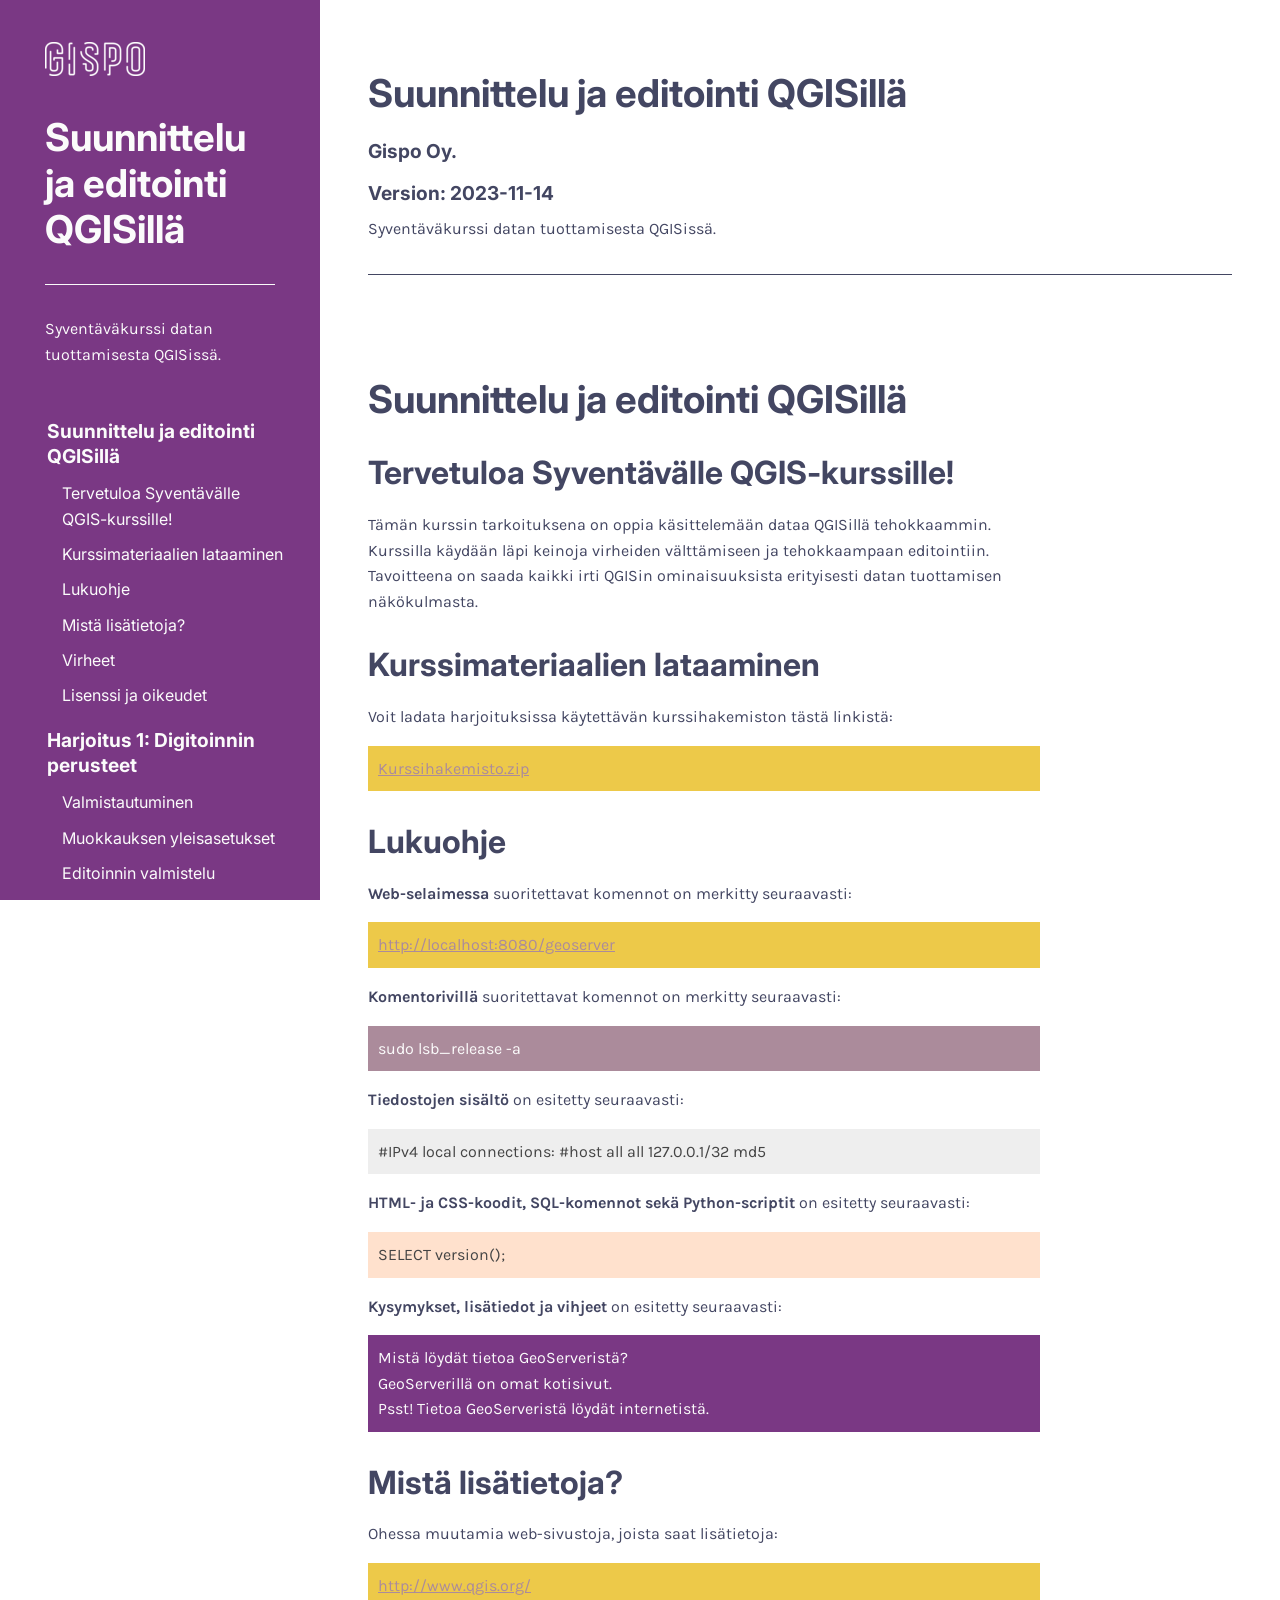
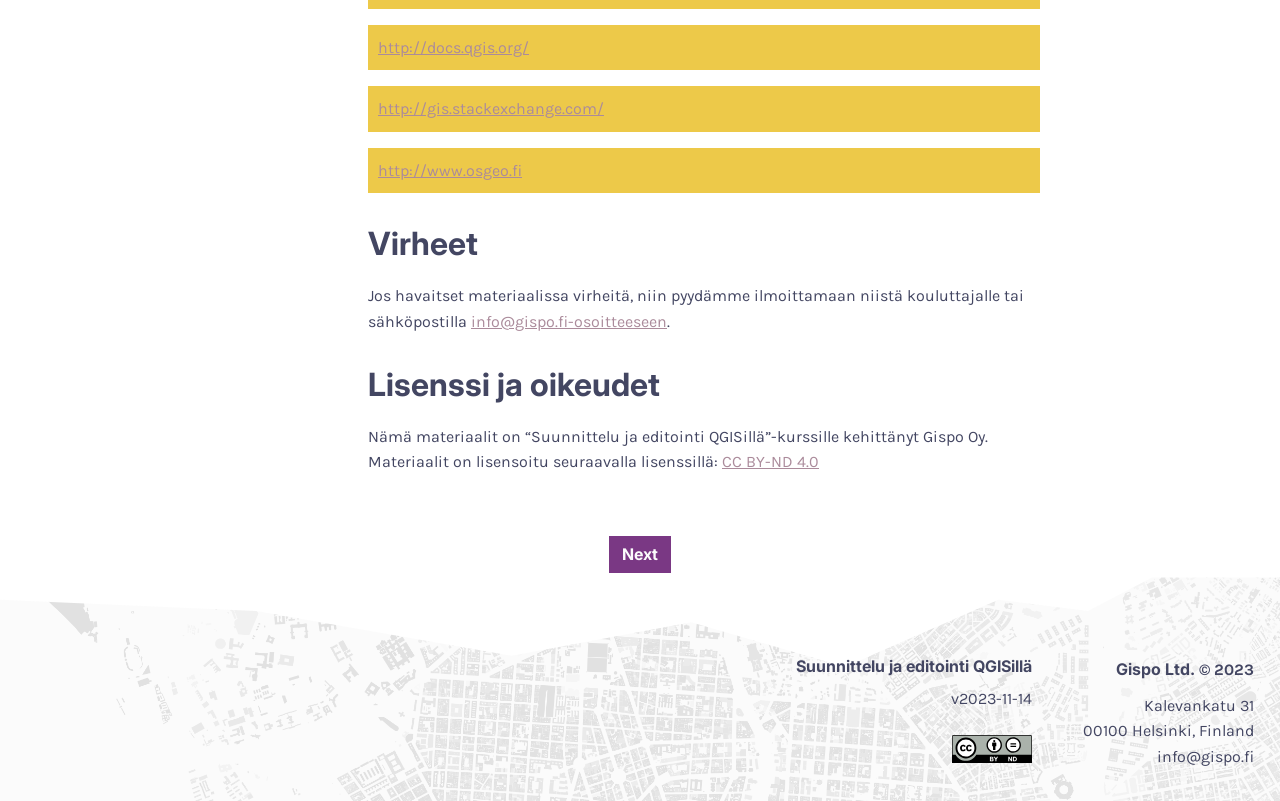
==== commit 89d02b19: "Automatic: Update docs" ====
--- a/docs/index.html
+++ b/docs/index.html
@@ -16,7 +16,7 @@
 
 <meta name="author" content="Gispo Oy." />
 
-<meta name="date" content="2023-08-10" />
+<meta name="date" content="2023-11-14" />
 
 
 <meta name="description" content="Suunnittelu ja editointi QGISillä">
@@ -139,7 +139,7 @@
 
 <h4 class="author">Gispo Oy.</h4>
 
-<h4 id="build-date">Version: 2023-08-10</h4>
+<h4 id="build-date">Version: 2023-11-14</h4>
 
 <div class="abstract"><p>Syventäväkurssi datan tuottamisesta QGISissä.</p></div>
 
@@ -222,7 +222,7 @@
 
 <div class="footer-info">
 <h5 class="footer-title">Suunnittelu ja editointi QGISillä</h5>
-<span class="footer-version">v2023-08-10</span>
+<span class="footer-version">v2023-11-14</span>
 <div class="license"><img src="img/by-nd.svg" width="80px" alt="CC-BY-ND"></div>
 </div>
 
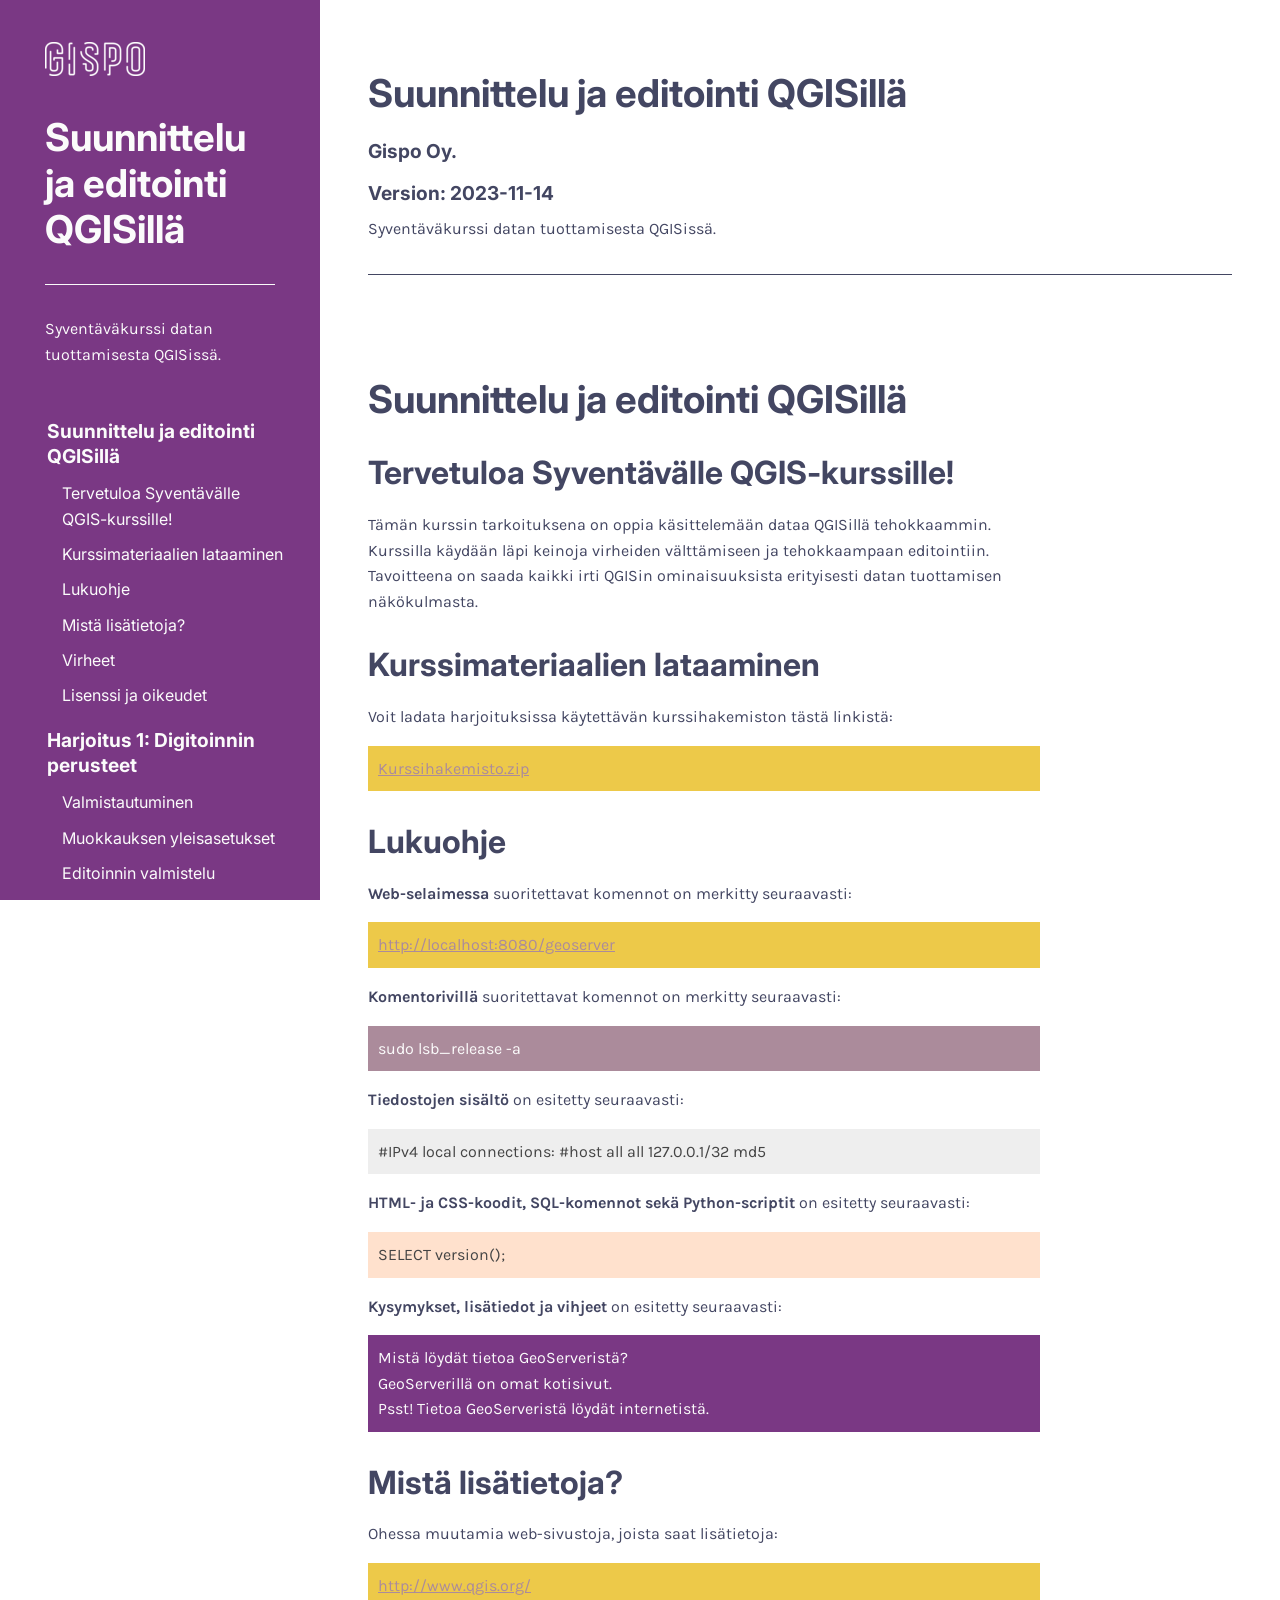
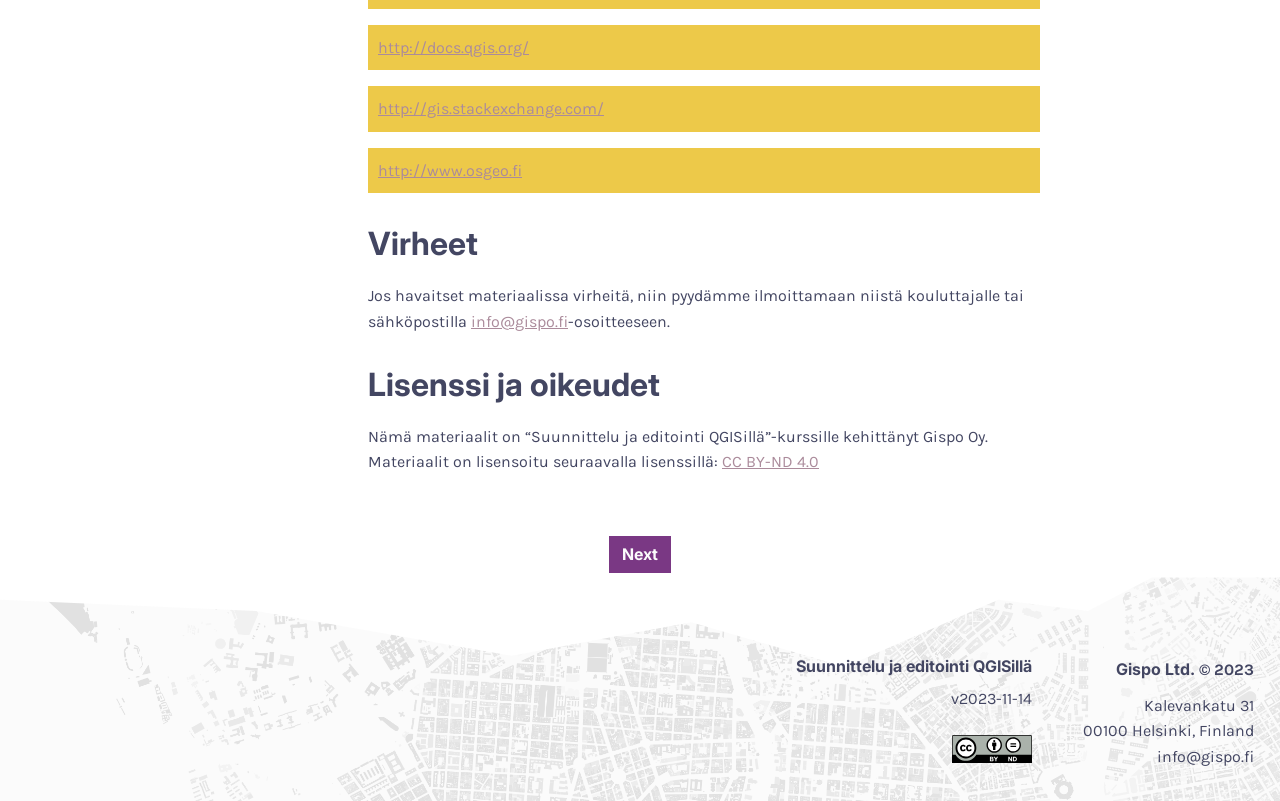
==== commit 845be59c: "Update index.html Fix mail link" ====
--- a/docs/index.html
+++ b/docs/index.html
@@ -202,7 +202,7 @@
 </div>
 <div id="virheet" class="section level2" number="1.5">
 <h2><span class="header-section-number">1.5</span> Virheet</h2>
-<p>Jos havaitset materiaalissa virheitä, niin pyydämme ilmoittamaan niistä kouluttajalle tai sähköpostilla <a href="mailto:info@gispo.fi-osoitteeseen" class="email">info@gispo.fi-osoitteeseen</a>.</p>
+<p>Jos havaitset materiaalissa virheitä, niin pyydämme ilmoittamaan niistä kouluttajalle tai sähköpostilla <a href="mailto:info@gispo.fi" class="email">info@gispo.fi</a>-osoitteeseen.</p>
 </div>
 <div id="lisenssi-ja-oikeudet" class="section level2" number="1.6">
 <h2><span class="header-section-number">1.6</span> Lisenssi ja oikeudet</h2>
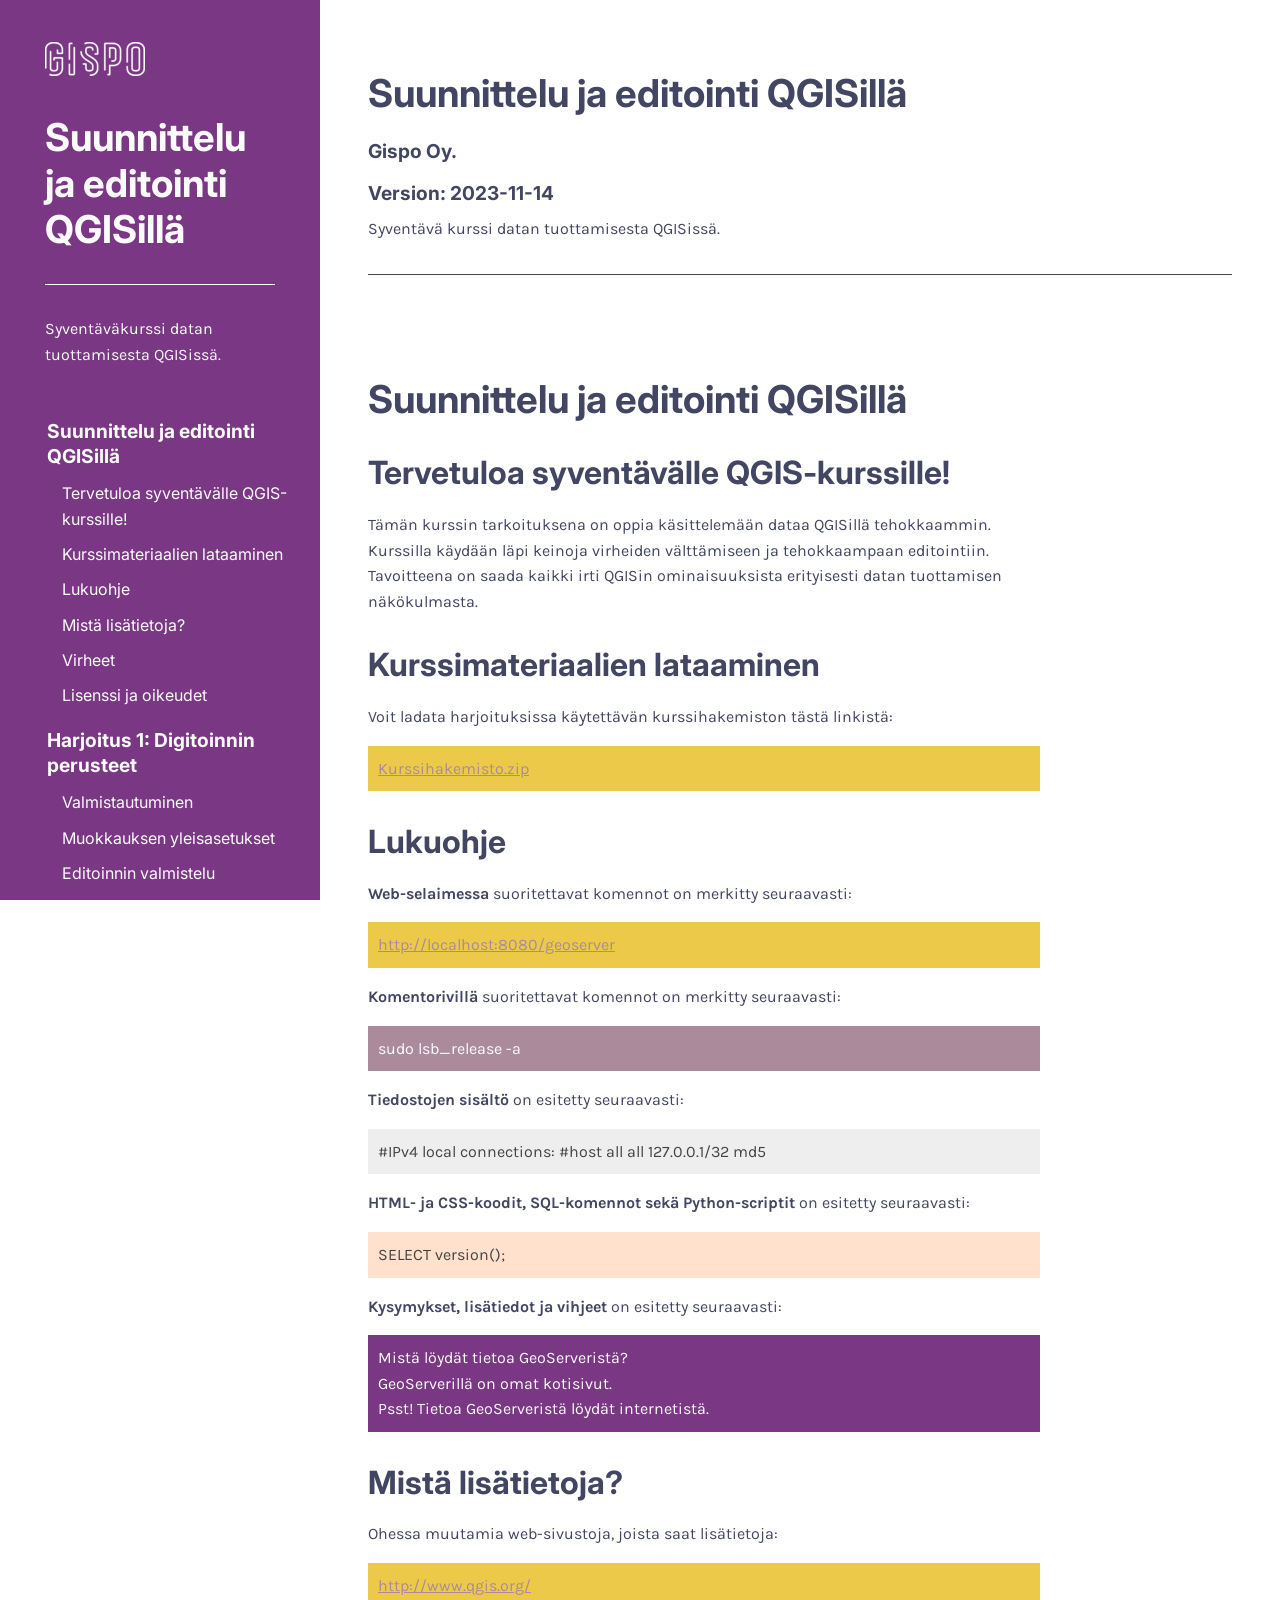
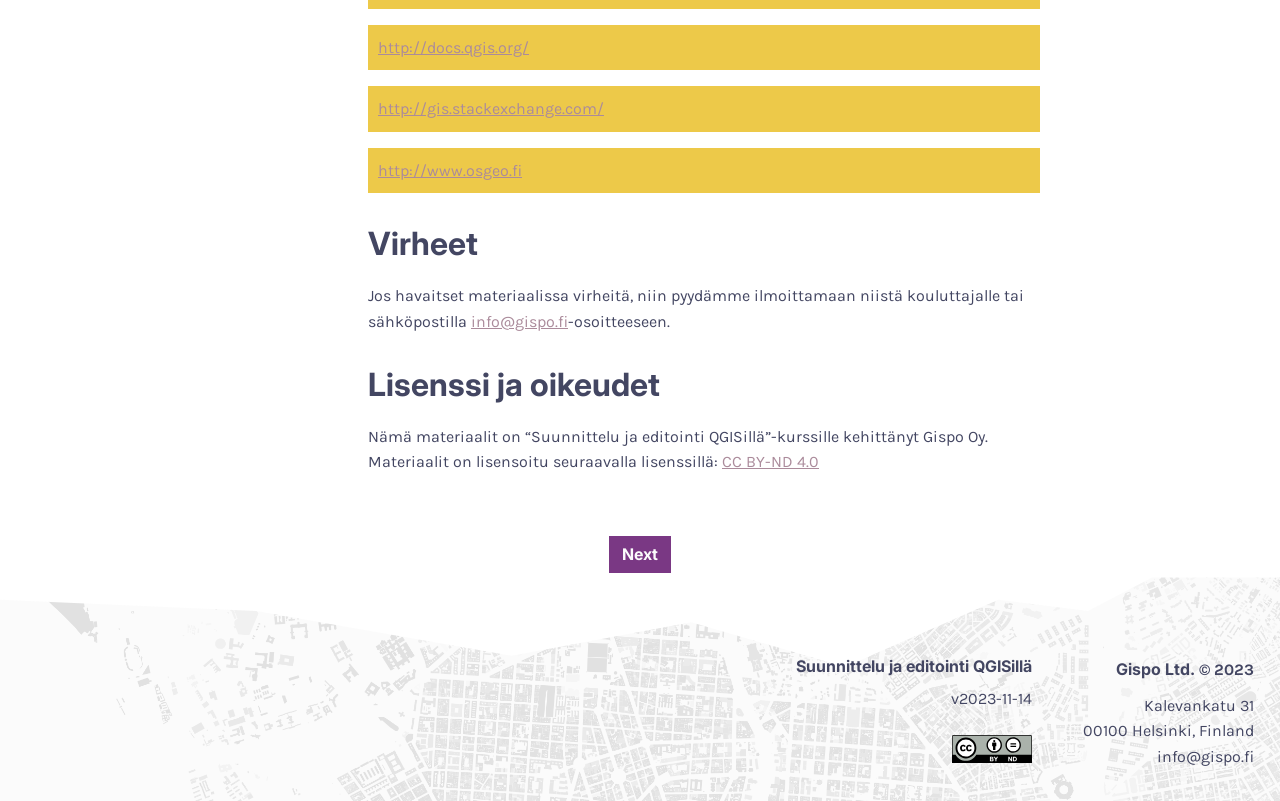
==== commit 1b18ea63: "Update index.html Fix typos" ====
--- a/docs/index.html
+++ b/docs/index.html
@@ -63,7 +63,7 @@
 <ul>
 <li class="has-sub"><a href="index.html#suunnittelu-ja-editointi-qgisillä"><span class="toc-section-number">1</span> Suunnittelu ja editointi QGISillä</a>
 <ul>
-<li><a href="index.html#tervetuloa-syventävälle-qgis-kurssille"><span class="toc-section-number">1.1</span> Tervetuloa Syventävälle QGIS-kurssille!</a></li>
+<li><a href="index.html#tervetuloa-syventävälle-qgis-kurssille"><span class="toc-section-number">1.1</span> Tervetuloa syventävälle QGIS-kurssille!</a></li>
 <li><a href="index.html#kurssimateriaalien-lataaminen"><span class="toc-section-number">1.2</span> Kurssimateriaalien lataaminen</a></li>
 <li><a href="index.html#lukuohje"><span class="toc-section-number">1.3</span> Lukuohje</a></li>
 <li><a href="index.html#mistä-lisätietoja"><span class="toc-section-number">1.4</span> Mistä lisätietoja?</a></li>
@@ -141,13 +141,13 @@
 
 <h4 id="build-date">Version: 2023-11-14</h4>
 
-<div class="abstract"><p>Syventäväkurssi datan tuottamisesta QGISissä.</p></div>
+<div class="abstract"><p>Syventävä kurssi datan tuottamisesta QGISissä.</p></div>
 
 </div>
 <div id="suunnittelu-ja-editointi-qgisillä" class="section level1" number="1">
 <h1><span class="header-section-number">1</span> Suunnittelu ja editointi QGISillä</h1>
 <div id="tervetuloa-syventävälle-qgis-kurssille" class="section level2" number="1.1">
-<h2><span class="header-section-number">1.1</span> Tervetuloa Syventävälle QGIS-kurssille!</h2>
+<h2><span class="header-section-number">1.1</span> Tervetuloa syventävälle QGIS-kurssille!</h2>
 <p>Tämän kurssin tarkoituksena on oppia käsittelemään dataa QGISillä tehokkaammin.
 Kurssilla käydään läpi keinoja virheiden välttämiseen ja tehokkaampaan editointiin.
 Tavoitteena on saada kaikki irti QGISin ominaisuuksista erityisesti datan tuottamisen näkökulmasta.</p>
